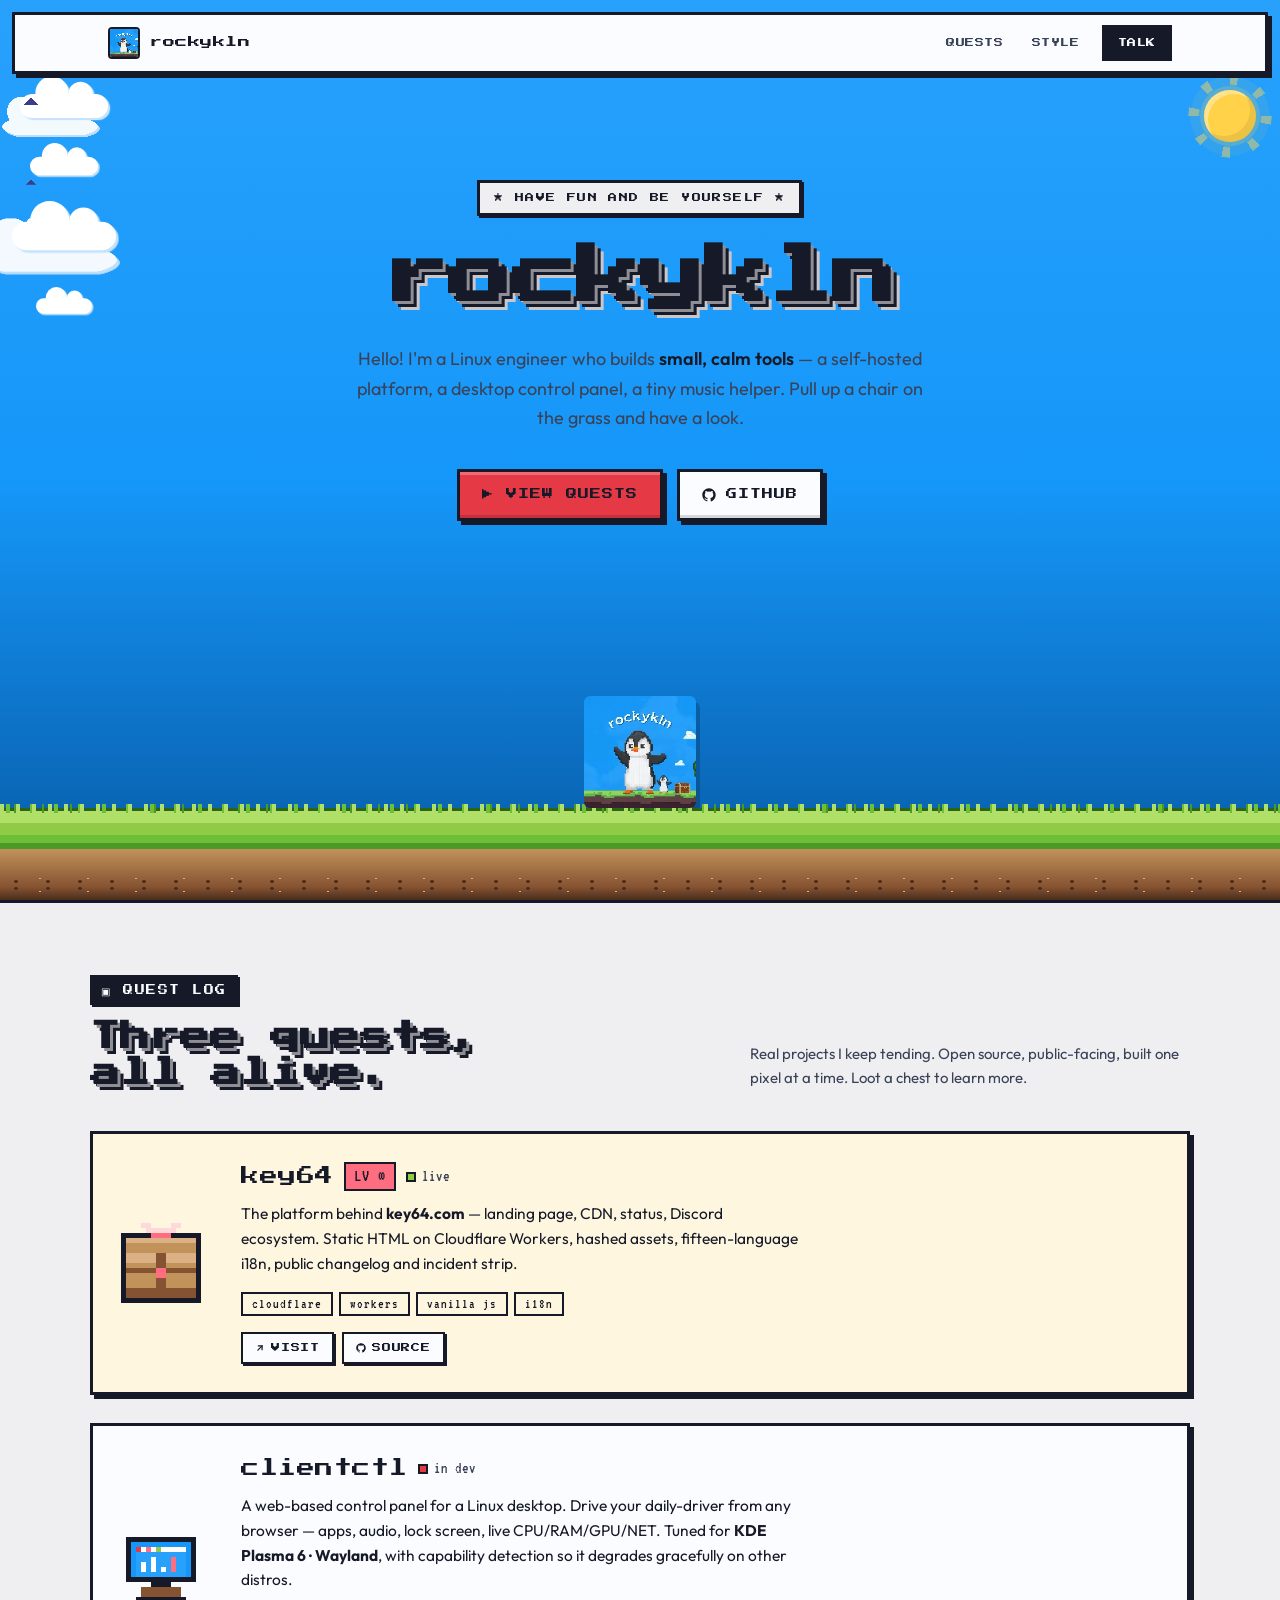
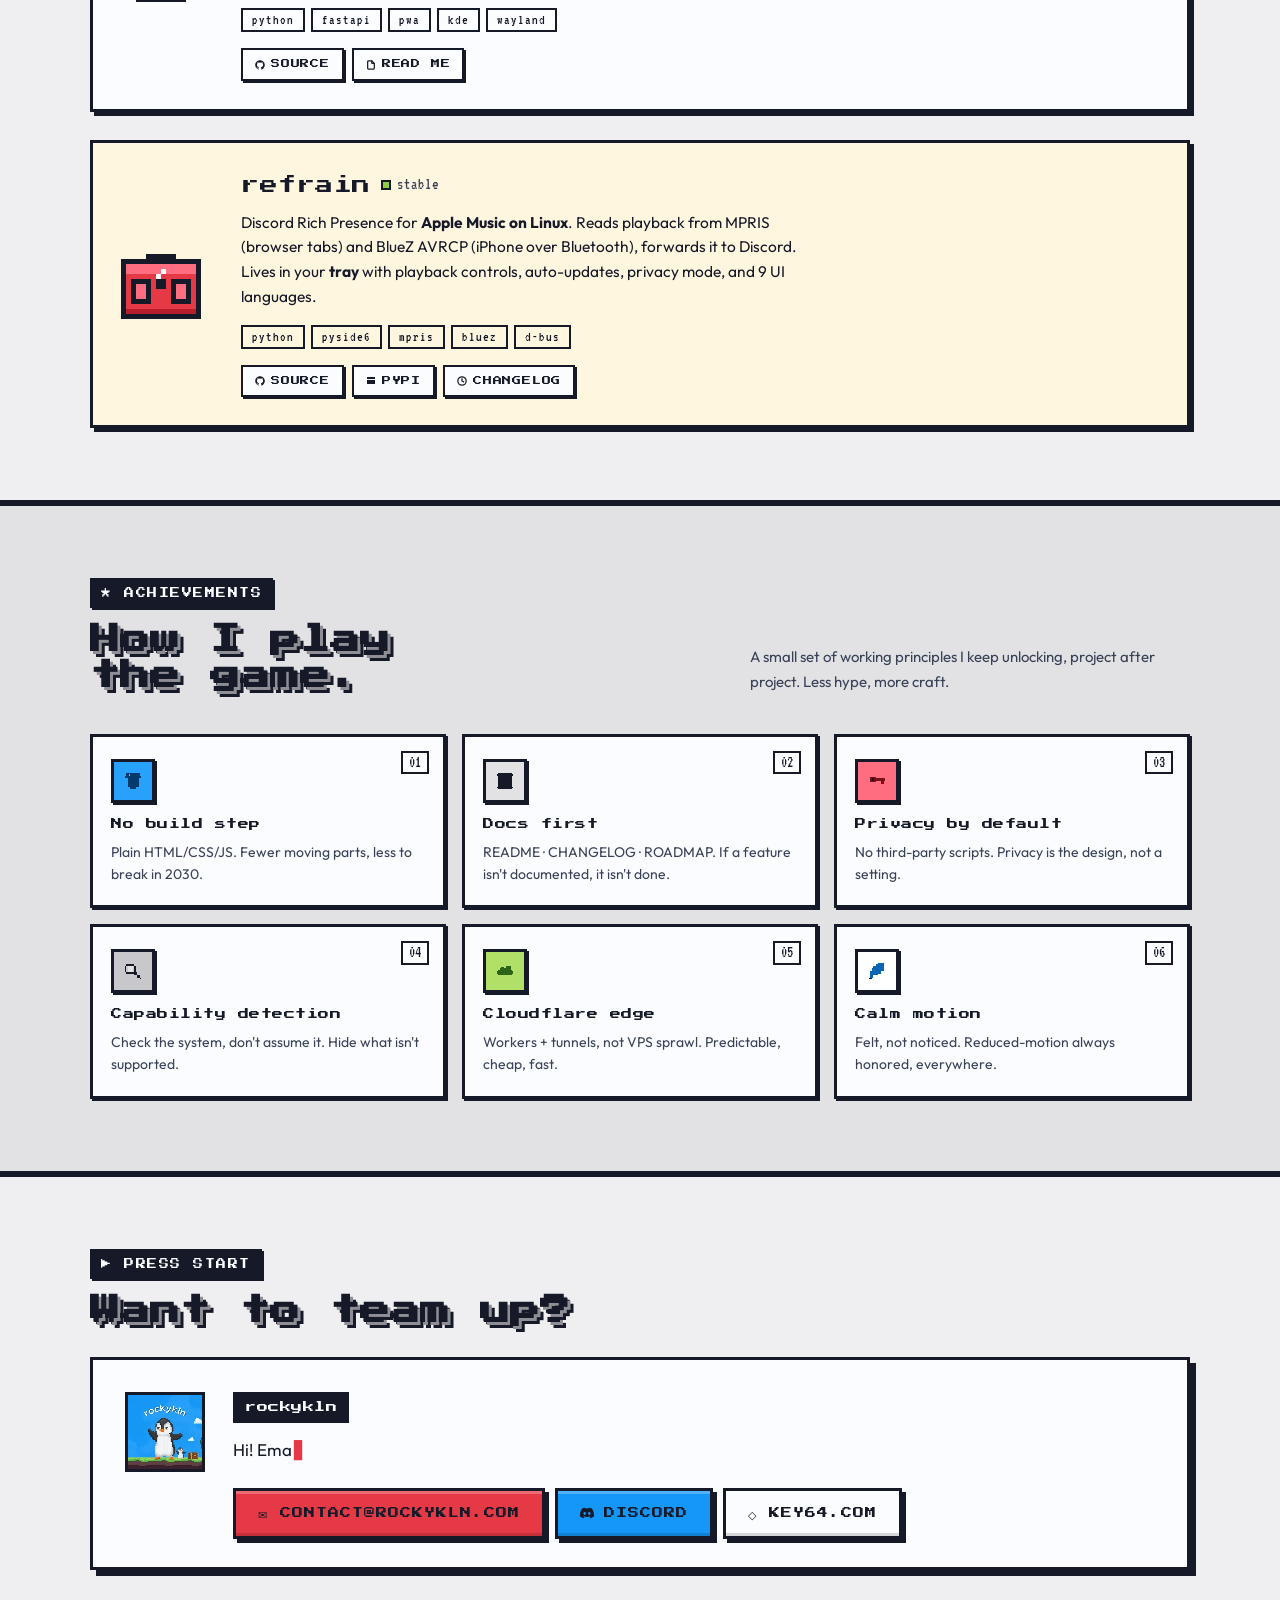
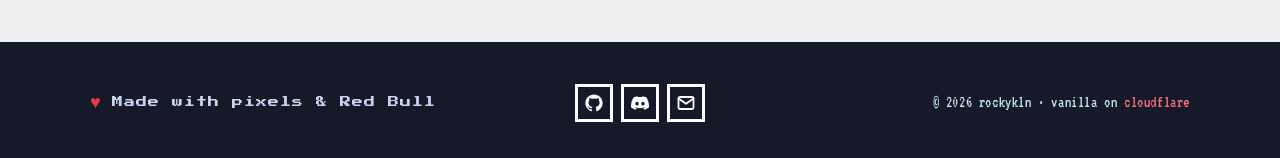
==== index.html @ ead1f3e2 "chore: initial public release v1.0.0 "Title screen" — pixel-art platformer portfolio for rockykln, d" ====
<!doctype html>
<html lang="en" dir="ltr">
<head>
  <!-- ── Basics ──────────────────────────────────────────────── -->
  <meta charset="utf-8">
  <meta name="viewport" content="width=device-width, initial-scale=1, minimum-scale=1, viewport-fit=cover, interactive-widget=resizes-content">
  <meta name="format-detection" content="telephone=no">
  <meta name="referrer" content="strict-origin-when-cross-origin">

  <!-- ── Title + description ─────────────────────────────────── -->
  <title>rockykln · Have fun and be yourself</title>
  <meta name="description" content="Pixel-art portfolio of rockykln — Linux engineer from Germany. Three projects: key64 (self-hosted platform on Cloudflare), clientctl (web control panel for KDE Plasma 6 / Wayland), refrain (Discord Rich Presence for Apple Music on Linux).">
  <meta name="keywords" content="rockykln, linux engineer, kde plasma 6, wayland, cloudflare workers, fastapi, python, discord rpc, apple music linux, mpris, bluez, pixel art portfolio, self-hosted">
  <meta name="author" content="rockykln">
  <link rel="canonical" href="https://rockykln.com/">
  <link rel="alternate" hreflang="en" href="https://rockykln.com/">
  <link rel="alternate" hreflang="x-default" href="https://rockykln.com/">

  <!-- ── Robots ──────────────────────────────────────────────── -->
  <meta name="robots" content="index, follow, max-image-preview:large, max-snippet:-1, max-video-preview:-1">
  <meta name="googlebot" content="index, follow">

  <!-- ── Theme ───────────────────────────────────────────────── -->
  <meta name="theme-color" content="#1597F9" media="(prefers-color-scheme: light)">
  <meta name="theme-color" content="#0F1E4A" media="(prefers-color-scheme: dark)">
  <meta name="color-scheme" content="light dark">

  <!-- ── Apple ───────────────────────────────────────────────── -->
  <meta name="apple-mobile-web-app-capable" content="yes">
  <meta name="mobile-web-app-capable" content="yes">
  <meta name="apple-mobile-web-app-status-bar-style" content="black-translucent">
  <meta name="apple-mobile-web-app-title" content="rockykln">
  <meta name="application-name" content="rockykln">

  <!-- ── Microsoft tile ──────────────────────────────────────── -->
  <meta name="msapplication-TileColor" content="#1597F9">
  <meta name="msapplication-config" content="none">

  <!-- ── Icons ───────────────────────────────────────────────── -->
  <link rel="icon"             href="/icons/favicon.svg" type="image/svg+xml">
  <link rel="icon"             href="/icons/icon-192.png" type="image/png" sizes="192x192">
  <link rel="apple-touch-icon" href="/icons/apple-touch-icon.png" sizes="180x180">
  <link rel="mask-icon"        href="/icons/favicon.svg" color="#1597F9">
  <link rel="manifest"         href="/manifest.json">

  <!-- ── Open Graph ──────────────────────────────────────────── -->
  <meta property="og:type"             content="website">
  <meta property="og:site_name"        content="rockykln">
  <meta property="og:title"            content="rockykln · Have fun and be yourself">
  <meta property="og:description"      content="Linux engineer building small, calm tools. Three quests: key64 (self-hosted platform on Cloudflare), clientctl (web control panel for KDE Plasma 6), refrain (Discord Rich Presence for Apple Music on Linux).">
  <meta property="og:url"              content="https://rockykln.com/">
  <meta property="og:locale"           content="en_US">
  <meta property="og:image"            content="https://rockykln.com/icons/banner-og.jpg">
  <meta property="og:image:secure_url" content="https://rockykln.com/icons/banner-og.jpg">
  <meta property="og:image:type"       content="image/jpeg">
  <meta property="og:image:width"      content="1200">
  <meta property="og:image:height"     content="630">
  <meta property="og:image:alt"        content="Pixel-art landscape: penguin standing on grass under a blue sky with drifting clouds.">
  <meta property="og:updated_time"     content="2026-05-12T00:00:00Z">

  <!-- ── Twitter ─────────────────────────────────────────────── -->
  <meta name="twitter:card"        content="summary_large_image">
  <meta name="twitter:title"       content="rockykln · Have fun and be yourself">
  <meta name="twitter:description" content="Linux engineer building small, calm tools. Three quests: key64, clientctl, refrain.">
  <meta name="twitter:image"       content="https://rockykln.com/icons/banner-og.jpg">
  <meta name="twitter:image:alt"   content="Pixel-art landscape with the rockykln penguin standing on grass.">

  <!-- ── Network hints ───────────────────────────────────────── -->
  <link rel="preconnect"   href="https://fonts.googleapis.com">
  <link rel="preconnect"   href="https://fonts.gstatic.com" crossorigin>
  <link rel="dns-prefetch" href="https://api.github.com">

  <!-- ── Critical assets (preload) ───────────────────────────── -->
  <link rel="preload" as="image" href="/icons/penguin.webp" type="image/webp" fetchpriority="high">
  <link rel="preload" as="style" href="/css/style.css?v=1">

  <!-- ── Stylesheets ─────────────────────────────────────────── -->
  <link rel="stylesheet" href="https://fonts.googleapis.com/css2?family=Press+Start+2P&family=VT323&family=Outfit:wght@400;600;700&display=swap">
  <link rel="stylesheet" href="/css/style.css?v=1">

  <!-- ── Discoverability ─────────────────────────────────────── -->
  <link rel="sitemap" type="application/xml" href="/sitemap.xml" title="Sitemap">
  <link rel="author" href="/humans.txt">

  <!-- ── JSON-LD: WebSite + Person + ItemList ────────────────── -->
  <script type="application/ld+json">
  {
    "@context": "https://schema.org",
    "@type": "WebSite",
    "@id": "https://rockykln.com/#website",
    "url": "https://rockykln.com/",
    "name": "rockykln",
    "description": "Pixel-art portfolio of rockykln — Linux engineer from Germany.",
    "inLanguage": "en",
    "publisher": { "@id": "https://rockykln.com/#person" },
    "copyrightHolder": { "@id": "https://rockykln.com/#person" },
    "copyrightYear": 2026
  }
  </script>

  <script type="application/ld+json">
  {
    "@context": "https://schema.org",
    "@type": "Person",
    "@id": "https://rockykln.com/#person",
    "name": "rockykln",
    "alternateName": "Rockykln",
    "url": "https://rockykln.com",
    "image": "https://rockykln.com/icons/icon-512.png",
    "description": "Linux engineer building small, calm tools — self-hosted platforms, desktop utilities, and the infrastructure behind them.",
    "jobTitle": "Linux Engineer",
    "knowsAbout": [
      "Linux",
      "KDE Plasma 6",
      "Wayland",
      "Cloudflare Workers",
      "Python",
      "FastAPI",
      "Self-hosted infrastructure",
      "Discord Rich Presence",
      "MPRIS",
      "BlueZ"
    ],
    "address": {
      "@type": "PostalAddress",
      "addressCountry": "DE"
    },
    "email": "mailto:contact@rockykln.com",
    "sameAs": [
      "https://github.com/Rockykln",
      "https://discord.com/users/722068753617125466",
      "https://www.key64.com"
    ]
  }
  </script>

  <script type="application/ld+json">
  {
    "@context": "https://schema.org",
    "@type": "ItemList",
    "name": "rockykln · projects",
    "itemListElement": [
      {
        "@type": "ListItem",
        "position": 1,
        "item": {
          "@type": "WebSite",
          "name": "key64",
          "url": "https://www.key64.com",
          "description": "Self-hosted platform — landing page, CDN, status, Discord ecosystem. Static HTML on Cloudflare Workers."
        }
      },
      {
        "@type": "ListItem",
        "position": 2,
        "item": {
          "@type": "SoftwareApplication",
          "name": "clientctl",
          "url": "https://github.com/Rockykln/clientctl",
          "applicationCategory": "DeveloperApplication",
          "operatingSystem": "Linux (KDE Plasma 6 / Wayland)",
          "description": "Web-based control panel for a Linux desktop. Apps, audio, displays, sysinfo — from any browser."
        }
      },
      {
        "@type": "ListItem",
        "position": 3,
        "item": {
          "@type": "SoftwareApplication",
          "name": "refrain",
          "url": "https://github.com/Rockykln/refrain",
          "applicationCategory": "MultimediaApplication",
          "operatingSystem": "Linux",
          "description": "Discord Rich Presence for Apple Music on Linux. Reads MPRIS + BlueZ AVRCP, forwards to Discord."
        }
      }
    ]
  }
  </script>
</head>
<body>

  <a class="skip-link" href="#main">Skip to content</a>

  <!-- ── Nav ──────────────────────────────────────────────────── -->
  <nav class="nav" aria-label="Primary">
    <div class="nav-inner">
      <a class="nav-brand" href="/" aria-label="Home">
        <img class="nav-avatar" src="/icons/penguin.webp" alt="" width="32" height="32" loading="eager" decoding="async">
        rockykln
      </a>
      <div class="nav-links">
        <a class="nav-link" href="#quests">Quests</a>
        <a class="nav-link nav-link--alt" href="#achievements">Style</a>
        <a class="nav-link is-cta" href="#talk">Talk</a>
      </div>
    </div>
  </nav>

  <!-- ── Hero scene ───────────────────────────────────────────── -->
  <main id="main">
  <header class="hero">

    <!-- atmospheric layer — confined to hero so clouds + sun + birds
         don't drift over the white snow sections below -->
    <div class="sky-layer" aria-hidden="true"></div>
    <div class="starfield" aria-hidden="true"></div>
    <button class="sun"  id="theme-toggle-sun"  type="button"
            aria-label="Switch to dark mode" title="Switch to dark mode"></button>
    <button class="moon" id="theme-toggle-moon" type="button"
            aria-label="Switch to light mode" title="Switch to light mode"></button>
    <div class="cloud c1"  aria-hidden="true"></div>
    <div class="cloud c2"  aria-hidden="true"></div>
    <div class="cloud c3"  aria-hidden="true"></div>
    <div class="cloud c4"  aria-hidden="true"></div>
    <div class="bird b1"   aria-hidden="true"></div>
    <div class="bird b2"   aria-hidden="true"></div>

    <div class="hero-stage">

      <span class="hero-tagline">★ have fun and be yourself ★</span>

      <h1 class="hero-title">
        rocky<span class="accent">kln</span>
      </h1>

      <p class="hero-sub">
        Hello! I'm a Linux engineer who builds <b>small, calm tools</b> —
        a self-hosted platform, a desktop control panel, a tiny music helper.
        Pull up a chair on the grass and have a look.
      </p>

      <div class="hero-actions">
        <a class="pix-btn" href="#quests">
          ▶ View quests
        </a>
        <a class="pix-btn pix-btn--ghost" href="https://github.com/Rockykln" target="_blank" rel="noopener noreferrer me">
          <svg width="14" height="14" viewBox="0 0 24 24" fill="currentColor" aria-hidden="true"><path d="M12 .5C5.65.5.5 5.65.5 12c0 5.08 3.29 9.39 7.86 10.91.58.11.79-.25.79-.56v-2c-3.2.7-3.88-1.37-3.88-1.37-.53-1.34-1.29-1.69-1.29-1.69-1.05-.72.08-.71.08-.71 1.16.08 1.77 1.19 1.77 1.19 1.03 1.77 2.71 1.26 3.37.96.1-.75.4-1.26.74-1.55-2.55-.29-5.24-1.28-5.24-5.69 0-1.26.45-2.29 1.18-3.09-.12-.29-.51-1.46.11-3.05 0 0 .97-.31 3.18 1.18a11.06 11.06 0 0 1 5.79 0c2.21-1.49 3.18-1.18 3.18-1.18.62 1.59.23 2.76.11 3.05.74.8 1.18 1.83 1.18 3.09 0 4.42-2.7 5.4-5.27 5.68.41.36.78 1.06.78 2.14v3.17c0 .31.21.68.8.56C20.21 21.39 23.5 17.08 23.5 12 23.5 5.65 18.35.5 12 .5z"/></svg>
          GitHub
        </a>
      </div>

    </div>

    <!-- penguin scene as direct child of .hero so absolute bottom:0
         lands at the hero's bottom (= just above the ground strip)
         regardless of where hero-stage sits inside the flex layout -->
    <div class="hero-scene">
      <img class="hero-penguin" id="penguin" src="/icons/penguin.webp" alt="" width="112" height="112" loading="eager" decoding="async" role="button" tabindex="0" aria-label="Pat the penguin">
    </div>

  </header>

  <div class="ground" aria-hidden="true"></div>

  <!-- ── Quest log: projects ──────────────────────────────────── -->
  <section class="section" id="quests" aria-labelledby="quests-title">
    <div class="section-inner">

      <div class="section-head reveal">
        <div>
          <span class="section-label">▣ Quest log</span>
          <h2 class="section-title" id="quests-title">Three quests,<br>all alive.</h2>
        </div>
        <p class="section-blurb">
          Real projects I keep tending. Open source, public-facing, built one
          pixel at a time. Loot a chest to learn more.
        </p>
      </div>

      <div class="quest-grid">

        <!-- key64 — gold chest -->
        <article class="quest reveal">
          <div class="quest-chest" aria-hidden="true">
            <svg viewBox="0 0 16 16" shape-rendering="crispEdges" xmlns="http://www.w3.org/2000/svg">
              <!-- chest body -->
              <rect x="1" y="6"  width="14" height="9" fill="#C1925A"/>
              <rect x="1" y="6"  width="14" height="2" fill="#DAB084"/>
              <rect x="1" y="13" width="14" height="2" fill="#855332"/>
              <!-- bands -->
              <rect x="1" y="9"  width="14" height="1" fill="#855332"/>
              <rect x="7" y="6"  width="2"  height="9" fill="#855332"/>
              <!-- lid -->
              <rect x="1" y="3"  width="14" height="3" fill="#C1925A"/>
              <rect x="1" y="3"  width="14" height="1" fill="#DAB084"/>
              <rect x="0" y="3"  width="1"  height="3" fill="#161A28"/>
              <rect x="15" y="3" width="1"  height="3" fill="#161A28"/>
              <rect x="0" y="6"  width="1" height="9" fill="#161A28"/>
              <rect x="15" y="6" width="1" height="9" fill="#161A28"/>
              <rect x="0" y="15" width="16" height="1" fill="#161A28"/>
              <rect x="0" y="2"  width="16" height="1" fill="#161A28"/>
              <!-- gold lock + coin sparkle -->
              <rect x="7" y="9"  width="2"  height="2" fill="#FF6E80"/>
              <rect x="6" y="2"  width="4"  height="1" fill="#FF6E80"/>
              <rect x="5" y="1"  width="6"  height="1" fill="#FFD8DC"/>
              <rect x="4" y="0"  width="2"  height="1" fill="#FFD8DC"/>
              <rect x="10" y="0" width="2"  height="1" fill="#FFD8DC"/>
            </svg>
          </div>
          <div class="quest-body">
            <div class="quest-head">
              <div class="quest-name">key64</div>
              <span class="quest-level">LV ∞</span>
              <span class="quest-status" data-state="active">live</span>
            </div>
            <p class="quest-tagline">
              The platform behind <b>key64.com</b> — landing page, CDN, status,
              Discord ecosystem. Static HTML on Cloudflare Workers, hashed assets,
              fifteen-language i18n, public changelog and incident strip.
            </p>
            <div class="quest-tags">
              <span class="quest-tag">cloudflare</span>
              <span class="quest-tag">workers</span>
              <span class="quest-tag">vanilla js</span>
              <span class="quest-tag">i18n</span>
            </div>
            <div class="quest-actions">
              <a class="quest-link" href="https://www.key64.com" target="_blank" rel="noopener noreferrer">
                <svg width="10" height="10" viewBox="0 0 24 24" fill="none" stroke="currentColor" stroke-width="3" stroke-linecap="round" aria-hidden="true"><path d="M7 17L17 7"/><path d="M8 7h9v9"/></svg>
                Visit
              </a>
              <a class="quest-link" href="https://github.com/Rockykln" target="_blank" rel="noopener noreferrer">
                <svg width="10" height="10" viewBox="0 0 24 24" fill="currentColor" aria-hidden="true"><path d="M12 .5C5.65.5.5 5.65.5 12c0 5.08 3.29 9.39 7.86 10.91.58.11.79-.25.79-.56v-2c-3.2.7-3.88-1.37-3.88-1.37-.53-1.34-1.29-1.69-1.29-1.69-1.05-.72.08-.71.08-.71 1.16.08 1.77 1.19 1.77 1.19 1.03 1.77 2.71 1.26 3.37.96.1-.75.4-1.26.74-1.55-2.55-.29-5.24-1.28-5.24-5.69 0-1.26.45-2.29 1.18-3.09-.12-.29-.51-1.46.11-3.05 0 0 .97-.31 3.18 1.18a11.06 11.06 0 0 1 5.79 0c2.21-1.49 3.18-1.18 3.18-1.18.62 1.59.23 2.76.11 3.05.74.8 1.18 1.83 1.18 3.09 0 4.42-2.7 5.4-5.27 5.68.41.36.78 1.06.78 2.14v3.17c0 .31.21.68.8.56C20.21 21.39 23.5 17.08 23.5 12 23.5 5.65 18.35.5 12 .5z"/></svg>
                Source
              </a>
            </div>
          </div>
        </article>

        <!-- clientctl — sky chest (control monitor) -->
        <article class="quest reveal">
          <div class="quest-chest" aria-hidden="true">
            <svg viewBox="0 0 16 16" shape-rendering="crispEdges" xmlns="http://www.w3.org/2000/svg">
              <!-- monitor frame -->
              <rect x="1" y="2"  width="14" height="9" fill="#161A28"/>
              <rect x="2" y="3"  width="12" height="7" fill="#1597F9"/>
              <!-- screen content (window) -->
              <rect x="3" y="4"  width="10" height="1" fill="#FFFFFF"/>
              <rect x="3" y="5"  width="10" height="5" fill="#28A1FC"/>
              <!-- traffic lights -->
              <rect x="3" y="4"  width="1"  height="1" fill="#E63946"/>
              <rect x="5" y="4"  width="1"  height="1" fill="#FF6E80"/>
              <rect x="7" y="4"  width="1"  height="1" fill="#8FCB44"/>
              <!-- bars (cpu) -->
              <rect x="4" y="7"  width="1"  height="2" fill="#FFFFFF"/>
              <rect x="6" y="6"  width="1"  height="3" fill="#FFFFFF"/>
              <rect x="8" y="8"  width="1"  height="1" fill="#FFFFFF"/>
              <rect x="10" y="6" width="1"  height="3" fill="#FF6E80"/>
              <!-- stand + base -->
              <rect x="6" y="11" width="4"  height="1" fill="#161A28"/>
              <rect x="4" y="12" width="8"  height="2" fill="#855332"/>
              <rect x="3" y="14" width="10" height="1" fill="#161A28"/>
            </svg>
          </div>
          <div class="quest-body">
            <div class="quest-head">
              <div class="quest-name">clientctl</div>
              <span class="quest-level" data-repo="Rockykln/clientctl" data-loading>LV …</span>
              <span class="quest-status" data-state="wip">in dev</span>
            </div>
            <p class="quest-tagline">
              A web-based control panel for a Linux desktop. Drive your daily-driver
              from any browser — apps, audio, lock screen, live CPU/RAM/GPU/NET.
              Tuned for <b>KDE Plasma 6 · Wayland</b>, with capability detection so it
              degrades gracefully on other distros.
            </p>
            <div class="quest-tags">
              <span class="quest-tag">python</span>
              <span class="quest-tag">fastapi</span>
              <span class="quest-tag">pwa</span>
              <span class="quest-tag">kde</span>
              <span class="quest-tag">wayland</span>
            </div>
            <div class="quest-actions">
              <a class="quest-link" href="https://github.com/Rockykln/clientctl" target="_blank" rel="noopener noreferrer">
                <svg width="10" height="10" viewBox="0 0 24 24" fill="currentColor" aria-hidden="true"><path d="M12 .5C5.65.5.5 5.65.5 12c0 5.08 3.29 9.39 7.86 10.91.58.11.79-.25.79-.56v-2c-3.2.7-3.88-1.37-3.88-1.37-.53-1.34-1.29-1.69-1.29-1.69-1.05-.72.08-.71.08-.71 1.16.08 1.77 1.19 1.77 1.19 1.03 1.77 2.71 1.26 3.37.96.1-.75.4-1.26.74-1.55-2.55-.29-5.24-1.28-5.24-5.69 0-1.26.45-2.29 1.18-3.09-.12-.29-.51-1.46.11-3.05 0 0 .97-.31 3.18 1.18a11.06 11.06 0 0 1 5.79 0c2.21-1.49 3.18-1.18 3.18-1.18.62 1.59.23 2.76.11 3.05.74.8 1.18 1.83 1.18 3.09 0 4.42-2.7 5.4-5.27 5.68.41.36.78 1.06.78 2.14v3.17c0 .31.21.68.8.56C20.21 21.39 23.5 17.08 23.5 12 23.5 5.65 18.35.5 12 .5z"/></svg>
                Source
              </a>
              <a class="quest-link" href="https://github.com/Rockykln/clientctl/blob/main/README.md" target="_blank" rel="noopener noreferrer">
                <svg width="10" height="10" viewBox="0 0 24 24" fill="none" stroke="currentColor" stroke-width="3" stroke-linecap="round" stroke-linejoin="round" aria-hidden="true"><path d="M14 2H6a2 2 0 0 0-2 2v16a2 2 0 0 0 2 2h12a2 2 0 0 0 2-2V8z"/><path d="M14 2v6h6"/></svg>
                Read me
              </a>
            </div>
          </div>
        </article>

        <!-- refrain — pink/orange chest with music note -->
        <article class="quest reveal">
          <div class="quest-chest" aria-hidden="true">
            <svg viewBox="0 0 16 16" shape-rendering="crispEdges" xmlns="http://www.w3.org/2000/svg">
              <!-- boombox body -->
              <rect x="1" y="4"  width="14" height="10" fill="#E63946"/>
              <rect x="1" y="4"  width="14" height="2"  fill="#FF6E80"/>
              <rect x="1" y="13" width="14" height="1"  fill="#B81E2C"/>
              <!-- handle -->
              <rect x="5" y="2"  width="6"  height="1"  fill="#161A28"/>
              <rect x="5" y="3"  width="1"  height="1"  fill="#161A28"/>
              <rect x="10" y="3" width="1"  height="1"  fill="#161A28"/>
              <!-- speakers -->
              <rect x="2" y="7"  width="4"  height="5"  fill="#161A28"/>
              <rect x="3" y="8"  width="2"  height="3"  fill="#FF6E80"/>
              <rect x="10" y="7" width="4"  height="5"  fill="#161A28"/>
              <rect x="11" y="8" width="2"  height="3"  fill="#FF6E80"/>
              <!-- screen / notes -->
              <rect x="7" y="7"  width="2"  height="2"  fill="#161A28"/>
              <rect x="7" y="6"  width="1"  height="1"  fill="#FFFFFF"/>
              <rect x="8" y="5"  width="1"  height="1"  fill="#FFFFFF"/>
              <!-- frame -->
              <rect x="0" y="3"  width="1"  height="11" fill="#161A28"/>
              <rect x="15" y="3" width="1"  height="11" fill="#161A28"/>
              <rect x="0" y="14" width="16" height="1"  fill="#161A28"/>
              <rect x="1" y="3"  width="14" height="1"  fill="#161A28"/>
            </svg>
          </div>
          <div class="quest-body">
            <div class="quest-head">
              <div class="quest-name">refrain</div>
              <span class="quest-level" data-repo="Rockykln/refrain" data-loading>LV …</span>
              <span class="quest-status" data-state="active">stable</span>
            </div>
            <p class="quest-tagline">
              Discord Rich Presence for <b>Apple Music on Linux</b>. Reads playback
              from MPRIS (browser tabs) and BlueZ AVRCP (iPhone over Bluetooth),
              forwards it to Discord. Lives in your <b>tray</b> with playback
              controls, auto-updates, privacy mode, and 9 UI languages.
            </p>
            <div class="quest-tags">
              <span class="quest-tag">python</span>
              <span class="quest-tag">pyside6</span>
              <span class="quest-tag">mpris</span>
              <span class="quest-tag">bluez</span>
              <span class="quest-tag">d-bus</span>
            </div>
            <div class="quest-actions">
              <a class="quest-link" href="https://github.com/Rockykln/refrain" target="_blank" rel="noopener noreferrer">
                <svg width="10" height="10" viewBox="0 0 24 24" fill="currentColor" aria-hidden="true"><path d="M12 .5C5.65.5.5 5.65.5 12c0 5.08 3.29 9.39 7.86 10.91.58.11.79-.25.79-.56v-2c-3.2.7-3.88-1.37-3.88-1.37-.53-1.34-1.29-1.69-1.29-1.69-1.05-.72.08-.71.08-.71 1.16.08 1.77 1.19 1.77 1.19 1.03 1.77 2.71 1.26 3.37.96.1-.75.4-1.26.74-1.55-2.55-.29-5.24-1.28-5.24-5.69 0-1.26.45-2.29 1.18-3.09-.12-.29-.51-1.46.11-3.05 0 0 .97-.31 3.18 1.18a11.06 11.06 0 0 1 5.79 0c2.21-1.49 3.18-1.18 3.18-1.18.62 1.59.23 2.76.11 3.05.74.8 1.18 1.83 1.18 3.09 0 4.42-2.7 5.4-5.27 5.68.41.36.78 1.06.78 2.14v3.17c0 .31.21.68.8.56C20.21 21.39 23.5 17.08 23.5 12 23.5 5.65 18.35.5 12 .5z"/></svg>
                Source
              </a>
              <a class="quest-link" href="https://pypi.org/project/refrain/" target="_blank" rel="noopener noreferrer">
                <svg width="10" height="10" viewBox="0 0 16 16" shape-rendering="crispEdges" aria-hidden="true">
                  <rect x="2" y="2" width="12" height="3" fill="currentColor"/>
                  <rect x="2" y="6" width="12" height="3" fill="currentColor"/>
                  <rect x="2" y="10" width="12" height="3" fill="currentColor"/>
                </svg>
                PyPI
              </a>
              <a class="quest-link" href="https://github.com/Rockykln/refrain/blob/main/CHANGELOG.md" target="_blank" rel="noopener noreferrer">
                <svg width="10" height="10" viewBox="0 0 24 24" fill="none" stroke="currentColor" stroke-width="3" stroke-linecap="round" stroke-linejoin="round" aria-hidden="true"><circle cx="12" cy="12" r="10"/><path d="M12 6v6l4 2"/></svg>
                Changelog
              </a>
            </div>
          </div>
        </article>

      </div>
    </div>
  </section>

  <!-- ── Achievements: how I work ─────────────────────────────── -->
  <section class="section section--paper" id="achievements" aria-labelledby="achievements-title">
    <div class="section-inner">

      <div class="section-head reveal">
        <div>
          <span class="section-label">★ Achievements</span>
          <h2 class="section-title" id="achievements-title">How I play<br>the game.</h2>
        </div>
        <p class="section-blurb">
          A small set of working principles I keep unlocking, project after project.
          Less hype, more craft.
        </p>
      </div>

      <div class="ach-grid">

        <div class="ach reveal">
          <div class="ach-id">01</div>
          <div class="ach-icon" aria-hidden="true">
            <!-- gem -->
            <svg viewBox="0 0 16 16" shape-rendering="crispEdges">
              <rect x="3" y="2" width="10" height="2" fill="currentColor"/>
              <rect x="2" y="4" width="12" height="2" fill="currentColor"/>
              <rect x="4" y="6" width="8" height="6" fill="currentColor"/>
              <rect x="6" y="12" width="4" height="2" fill="currentColor"/>
              <rect x="5" y="3" width="1" height="1" fill="#FFFFFF" opacity="0.6"/>
            </svg>
          </div>
          <div class="ach-title">No build step</div>
          <p class="ach-desc">Plain HTML/CSS/JS. Fewer moving parts, less to break in 2030.</p>
        </div>

        <div class="ach reveal">
          <div class="ach-id">02</div>
          <div class="ach-icon" aria-hidden="true">
            <!-- scroll -->
            <svg viewBox="0 0 16 16" shape-rendering="crispEdges">
              <rect x="3" y="2" width="10" height="12" fill="currentColor"/>
              <rect x="2" y="3" width="12" height="1" fill="currentColor"/>
              <rect x="2" y="12" width="12" height="1" fill="currentColor"/>
              <rect x="5" y="5" width="6" height="1" fill="#161A28"/>
              <rect x="5" y="7" width="6" height="1" fill="#161A28"/>
              <rect x="5" y="9" width="4" height="1" fill="#161A28"/>
            </svg>
          </div>
          <div class="ach-title">Docs first</div>
          <p class="ach-desc">README · CHANGELOG · ROADMAP. If a feature isn't documented, it isn't done.</p>
        </div>

        <div class="ach reveal">
          <div class="ach-id">03</div>
          <div class="ach-icon" aria-hidden="true">
            <!-- key -->
            <svg viewBox="0 0 16 16" shape-rendering="crispEdges">
              <rect x="3" y="5" width="4" height="4" fill="currentColor"/>
              <rect x="4" y="6" width="2" height="2" fill="#161A28"/>
              <rect x="7" y="6" width="6" height="2" fill="currentColor"/>
              <rect x="11" y="8" width="2" height="2" fill="currentColor"/>
              <rect x="13" y="6" width="1" height="2" fill="currentColor"/>
            </svg>
          </div>
          <div class="ach-title">Privacy by default</div>
          <p class="ach-desc">No third-party scripts. Privacy is the design, not a setting.</p>
        </div>

        <div class="ach reveal">
          <div class="ach-id">04</div>
          <div class="ach-icon" aria-hidden="true">
            <!-- magnifier -->
            <svg viewBox="0 0 16 16" shape-rendering="crispEdges">
              <rect x="3" y="3" width="6" height="1" fill="currentColor"/>
              <rect x="3" y="9" width="6" height="1" fill="currentColor"/>
              <rect x="2" y="4" width="1" height="5" fill="currentColor"/>
              <rect x="9" y="4" width="1" height="5" fill="currentColor"/>
              <rect x="4" y="4" width="4" height="5" fill="#FFFFFF" opacity="0.5"/>
              <rect x="9" y="9" width="2" height="2" fill="currentColor"/>
              <rect x="11" y="11" width="2" height="2" fill="currentColor"/>
              <rect x="13" y="13" width="1" height="1" fill="currentColor"/>
            </svg>
          </div>
          <div class="ach-title">Capability detection</div>
          <p class="ach-desc">Check the system, don't assume it. Hide what isn't supported.</p>
        </div>

        <div class="ach reveal">
          <div class="ach-id">05</div>
          <div class="ach-icon" aria-hidden="true">
            <!-- cloud -->
            <svg viewBox="0 0 16 16" shape-rendering="crispEdges">
              <rect x="4" y="6" width="8" height="1" fill="currentColor"/>
              <rect x="3" y="7" width="10" height="4" fill="currentColor"/>
              <rect x="2" y="8" width="12" height="2" fill="currentColor"/>
              <rect x="5" y="5" width="2" height="1" fill="currentColor"/>
              <rect x="9" y="4" width="3" height="2" fill="currentColor"/>
            </svg>
          </div>
          <div class="ach-title">Cloudflare edge</div>
          <p class="ach-desc">Workers + tunnels, not VPS sprawl. Predictable, cheap, fast.</p>
        </div>

        <div class="ach reveal">
          <div class="ach-id">06</div>
          <div class="ach-icon" aria-hidden="true">
            <!-- leaf -->
            <svg viewBox="0 0 16 16" shape-rendering="crispEdges">
              <rect x="9"  y="2" width="4" height="1" fill="currentColor"/>
              <rect x="7"  y="3" width="6" height="1" fill="currentColor"/>
              <rect x="5"  y="4" width="8" height="2" fill="currentColor"/>
              <rect x="4"  y="6" width="9" height="2" fill="currentColor"/>
              <rect x="3"  y="8" width="8" height="2" fill="currentColor"/>
              <rect x="3"  y="10" width="6" height="1" fill="currentColor"/>
              <rect x="3"  y="11" width="2" height="2" fill="currentColor"/>
              <rect x="2"  y="13" width="2" height="1" fill="#161A28"/>
            </svg>
          </div>
          <div class="ach-title">Calm motion</div>
          <p class="ach-desc">Felt, not noticed. Reduced-motion always honored, everywhere.</p>
        </div>

      </div>
    </div>
  </section>

  <!-- ── Talk dialog ──────────────────────────────────────────── -->
  <section class="section" id="talk" aria-labelledby="talk-title">
    <div class="section-inner">

      <div class="section-head section-head--tight reveal">
        <div>
          <span class="section-label">▶ Press start</span>
          <h2 class="section-title" id="talk-title">Want to team up?</h2>
        </div>
      </div>

      <div class="dialog reveal">
        <div class="dialog-portrait">
          <img src="/icons/penguin.webp" alt="rockykln" width="80" height="80" loading="lazy" decoding="async">
        </div>
        <div class="dialog-body">
          <div class="dialog-name">rockykln</div>
          <p class="dialog-text" id="dialog-text" data-text="Hi! Email is the best way to reach me — I read everything, I reply to most. If your idea fits one of my quests, even better.">
            Hi! Email is the best way to reach me — I read everything,
            I reply to most. If your idea fits one of my quests, even better.
            <span class="blink"></span>
          </p>
          <div class="dialog-actions">
            <a class="pix-btn" href="mailto:contact@rockykln.com">
              ✉ contact@rockykln.com
            </a>
            <a class="pix-btn pix-btn--sky" href="https://discord.com/users/722068753617125466" target="_blank" rel="noopener noreferrer me">
              <svg width="14" height="14" viewBox="0 0 24 24" fill="currentColor" aria-hidden="true"><path d="M20.317 4.37a19.79 19.79 0 0 0-4.885-1.515.074.074 0 0 0-.079.037c-.21.375-.444.864-.608 1.25a18.27 18.27 0 0 0-5.487 0 12.64 12.64 0 0 0-.617-1.25.077.077 0 0 0-.079-.037A19.736 19.736 0 0 0 3.677 4.37a.07.07 0 0 0-.032.027C.533 9.046-.32 13.58.099 18.057a.082.082 0 0 0 .031.057 19.9 19.9 0 0 0 5.993 3.03.078.078 0 0 0 .084-.028c.462-.63.874-1.295 1.226-1.994a.076.076 0 0 0-.041-.106 13.107 13.107 0 0 1-1.872-.892.077.077 0 0 1-.008-.128c.126-.094.252-.192.372-.291a.074.074 0 0 1 .077-.01c3.928 1.793 8.18 1.793 12.062 0a.074.074 0 0 1 .078.01c.12.099.246.198.373.292a.077.077 0 0 1-.006.127 12.299 12.299 0 0 1-1.873.892.077.077 0 0 0-.041.107c.36.698.772 1.362 1.225 1.993a.076.076 0 0 0 .084.028 19.84 19.84 0 0 0 6.002-3.03.077.077 0 0 0 .032-.054c.5-5.177-.838-9.674-3.549-13.66a.061.061 0 0 0-.031-.03zM8.02 15.331c-1.183 0-2.157-1.085-2.157-2.419 0-1.333.956-2.419 2.157-2.419 1.21 0 2.176 1.096 2.157 2.42 0 1.333-.956 2.418-2.157 2.418zm7.975 0c-1.183 0-2.157-1.085-2.157-2.419 0-1.333.955-2.419 2.157-2.419 1.21 0 2.176 1.096 2.157 2.42 0 1.333-.946 2.418-2.157 2.418z"/></svg>
              Discord
            </a>
            <a class="pix-btn pix-btn--ghost" href="https://www.key64.com" target="_blank" rel="noopener noreferrer">
              ◇ key64.com
            </a>
          </div>
        </div>
      </div>
    </div>
  </section>

  </main>

  <!-- ── Footer ───────────────────────────────────────────────── -->
  <footer class="footer">
    <div class="footer-inner">
      <span class="footer-brand">
        <span class="heart">♥</span>
        Made with pixels &amp; Red Bull
      </span>

      <div class="footer-social" aria-label="Social">
        <a href="https://github.com/Rockykln" target="_blank" rel="noopener noreferrer me" aria-label="GitHub" title="GitHub">
          <svg width="18" height="18" viewBox="0 0 24 24" fill="currentColor" aria-hidden="true"><path d="M12 .5C5.65.5.5 5.65.5 12c0 5.08 3.29 9.39 7.86 10.91.58.11.79-.25.79-.56v-2c-3.2.7-3.88-1.37-3.88-1.37-.53-1.34-1.29-1.69-1.29-1.69-1.05-.72.08-.71.08-.71 1.16.08 1.77 1.19 1.77 1.19 1.03 1.77 2.71 1.26 3.37.96.1-.75.4-1.26.74-1.55-2.55-.29-5.24-1.28-5.24-5.69 0-1.26.45-2.29 1.18-3.09-.12-.29-.51-1.46.11-3.05 0 0 .97-.31 3.18 1.18a11.06 11.06 0 0 1 5.79 0c2.21-1.49 3.18-1.18 3.18-1.18.62 1.59.23 2.76.11 3.05.74.8 1.18 1.83 1.18 3.09 0 4.42-2.7 5.4-5.27 5.68.41.36.78 1.06.78 2.14v3.17c0 .31.21.68.8.56C20.21 21.39 23.5 17.08 23.5 12 23.5 5.65 18.35.5 12 .5z"/></svg>
        </a>
        <a href="https://discord.com/users/722068753617125466" target="_blank" rel="noopener noreferrer me" aria-label="Discord" title="Discord">
          <svg width="18" height="18" viewBox="0 0 24 24" fill="currentColor" aria-hidden="true"><path d="M20.317 4.37a19.79 19.79 0 0 0-4.885-1.515.074.074 0 0 0-.079.037c-.21.375-.444.864-.608 1.25a18.27 18.27 0 0 0-5.487 0 12.64 12.64 0 0 0-.617-1.25.077.077 0 0 0-.079-.037A19.736 19.736 0 0 0 3.677 4.37a.07.07 0 0 0-.032.027C.533 9.046-.32 13.58.099 18.057a.082.082 0 0 0 .031.057 19.9 19.9 0 0 0 5.993 3.03.078.078 0 0 0 .084-.028c.462-.63.874-1.295 1.226-1.994a.076.076 0 0 0-.041-.106 13.107 13.107 0 0 1-1.872-.892.077.077 0 0 1-.008-.128c.126-.094.252-.192.372-.291a.074.074 0 0 1 .077-.01c3.928 1.793 8.18 1.793 12.062 0a.074.074 0 0 1 .078.01c.12.099.246.198.373.292a.077.077 0 0 1-.006.127 12.299 12.299 0 0 1-1.873.892.077.077 0 0 0-.041.107c.36.698.772 1.362 1.225 1.993a.076.076 0 0 0 .084.028 19.84 19.84 0 0 0 6.002-3.03.077.077 0 0 0 .032-.054c.5-5.177-.838-9.674-3.549-13.66a.061.061 0 0 0-.031-.03zM8.02 15.331c-1.183 0-2.157-1.085-2.157-2.419 0-1.333.956-2.419 2.157-2.419 1.21 0 2.176 1.096 2.157 2.42 0 1.333-.956 2.418-2.157 2.418zm7.975 0c-1.183 0-2.157-1.085-2.157-2.419 0-1.333.955-2.419 2.157-2.419 1.21 0 2.176 1.096 2.157 2.42 0 1.333-.946 2.418-2.157 2.418z"/></svg>
        </a>
        <a href="mailto:contact@rockykln.com" aria-label="Email" title="Email">
          <svg width="18" height="18" viewBox="0 0 24 24" fill="none" stroke="currentColor" stroke-width="2.4" stroke-linecap="round" stroke-linejoin="round" aria-hidden="true"><path d="M4 4h16a2 2 0 0 1 2 2v12a2 2 0 0 1-2 2H4a2 2 0 0 1-2-2V6a2 2 0 0 1 2-2z"/><path d="M22 6l-10 7L2 6"/></svg>
        </a>
      </div>

      <span class="footer-meta">
        © <span id="year">2026</span> rockykln · vanilla on
        <a href="https://www.cloudflare.com/" target="_blank" rel="noopener noreferrer">cloudflare</a>
      </span>
    </div>
  </footer>

  <!-- ── Penguin jump counter (easter egg) ────────────────────── -->
  <div class="jump-counter" id="jump-counter" aria-live="polite">
    ★ <span id="jump-count">1</span> hop
  </div>

  <script src="/js/main.js?v=1" defer></script>
</body>
</html>
---- css/style.css ----
/* ============================================================
   rockykln · portfolio
   Aesthetic: pixel-art platformer · indie game title screen
   Have fun and be yourself.
   ============================================================ */

/* ── Variables ──────────────────────────────────────────────── */

:root {
  /* ── Sky (anchored on real banner #1597F9) ────────────────── */
  --sky-light:    #28A1FC;   /* hsl 206 97 58 — upper sky */
  --sky:          #1597F9;   /* hsl 206 95 53 — main sky */
  --sky-mid:      #0E84DD;   /* hsl 206 88 46 — depth band */
  --sky-deep:     #0A66B5;   /* hsl 206 89 38 — horizon */
  --sky-ink:      #033B6F;   /* hsl 209 92 22 — text on sky */

  --cloud:        #FFFFFF;
  --cloud-edge:   #F0F9FF;
  --cloud-shade:  #C7E3FB;

  /* ── Grass (#98D657 lime + #56BB43 mid) ───────────────────── */
  --grass-light:  #B0E067;   /* hsl 84 67 64 — sun-kissed top */
  --grass:        #8FCB44;   /* hsl 86 56 53 — main blade */
  --grass-mid:    #6FBE38;   /* hsl 92 56 48 — body */
  --grass-deep:   #4A9926;   /* hsl 99 60 38 — shadow */
  --grass-shadow: #2D6418;   /* hsl 105 62 25 — root */

  /* ── Earth (#C1925A warm tan + #855332 deep) ──────────────── */
  --earth-light:  #DAB084;   /* hsl 30 51 69 — highlight */
  --earth:        #C1925A;   /* hsl 33 45 55 — main wood/dirt */
  --earth-deep:   #855332;   /* hsl 24 45 36 — shadow */
  --earth-dark:   #4A2D1A;   /* hsl 22 47 20 — deepest */

  /* ── Red accent — triadic with sky-blue (~210°) and grass-green (~86°)
        at ~350°. Analogous to the orange penguin beak so the avatar fits
        the palette instead of clashing with it. Pixel-art classic. ──── */
  --red-glow:   #FFD8DC;   /* hsl 354 100 92 — highlight / shine */
  --red-light:  #FF6E80;   /* hsl 353 100 71 — hover state */
  --red:        #E63946;   /* hsl 355 78 56 — MAIN accent */
  --red-deep:   #B81E2C;   /* hsl 355 72 42 — pressed */
  --red-shadow: #7A0F1A;   /* hsl 354 78 27 — deepest */

  /* Legacy aliases — orange/gold/berry consumers all flow to red. */
  --orange-light: var(--red-light);
  --orange:       var(--red);
  --orange-deep:  var(--red-deep);
  --gold-glow:    var(--red-glow);
  --gold:         var(--red-light);
  --gold-deep:    var(--red-deep);
  --berry-glow:   var(--red-glow);
  --berry-light:  var(--red-light);
  --berry:        var(--red);
  --berry-deep:   var(--red-deep);
  --berry-shadow: var(--red-shadow);

  /* ── Ink + paper (slight blue tint for cohesion) ──────────── */
  --ink:          #161A28;   /* hsl 224 28 12 — body text */
  --ink-soft:     #3A4258;   /* hsl 222 20 29 — secondary */
  --ink-faint:    #6B7488;   /* hsl 220 12 47 — muted */
  --snow:         #FAFCFF;   /* hsl 220 100 99 — pure-white where needed */
  --paper:        #FFF6E0;   /* hsl 44 100 94 — warm cream alt */
  --paper-edge:   #F4E9C8;   /* hsl 45 65 87 — paper border */

  /* Neutral gray stack — truly neutral (no blue tint) so the cards
     read as flat gray, not "blue-ish white". */
  --gray-50:      #EFEFF1;   /* lightest — primary section bg */
  --gray-100:     #E2E2E5;   /* alt section */
  --gray-200:     #C7C7CC;   /* heading-shadow edge */
  --gray-300:     #8E8E94;   /* heading-shadow first step */

  /* footer/floor color — used by overscroll gradient so the area below
     the footer matches its bg (no harsh color cut on bottom-pull) */
  --floor:        #161A28;

  /* ── Pixel shadows ────────────────────────────────────────── */
  --shadow-pixel:    4px 4px 0 0 var(--ink);
  --shadow-pixel-sm: 2px 2px 0 0 var(--ink);
  --shadow-pixel-lg: 6px 6px 0 0 var(--ink);

  --max-w: 1100px;

  /* ground strip height — also drives hero min-height via calc()
     so the dirt edge always lands exactly at the viewport bottom */
  --ground-h: 92px;

  /* Headline shadow stack — monochrome gray ramp.
     gray-300 (mid-gray step) → ink (silhouette) → gray-200 (soft edge).
     No blue anywhere, no white halo behind the H1. */
  --title-warm:  var(--gray-300);
  --title-depth: var(--ink);
  --title-edge:  var(--gray-200);

  --accent-text:    var(--ink);
  --accent-shadow1: var(--gray-300);
  --accent-shadow2: var(--gray-200);

  --display: 'Press Start 2P', ui-monospace, SFMono-Regular, monospace;
  --body:    'Outfit', system-ui, -apple-system, sans-serif;
  --mono:    'VT323', ui-monospace, SFMono-Regular, Menlo, monospace;
}

/* ── Dark mode (twilight, cobalt-anchored) ──────────────────── */

:root[data-theme="dark"] {
  /* night sky — coherent cobalt → midnight */
  --sky-light:    #1F3270;   /* hsl 222 56 28 — twilight band */
  --sky:          #0F1E4A;   /* hsl 224 65 18 — midnight */
  --sky-mid:      #091537;   /* hsl 224 73 12 — depth */
  --sky-deep:     #050D26;   /* hsl 224 75  8 — near horizon */
  --sky-ink:      #C8D4F2;   /* hsl 222 70 87 — text on sky */

  --cloud:        #283A6E;   /* night cloud (was sky-ish) */
  --cloud-edge:   #3A4D85;
  --cloud-shade:  #1C2C56;

  /* moonlit grass — desaturated, hue shifted slightly toward teal so it
     doesn't clash with the cool cobalt sky (was pure lime → felt off) */
  --grass-light:  #3E7A2A;   /* hsl 105 49 32 — moonlit lime */
  --grass:        #2A5618;   /* hsl 105 56 22 */
  --grass-mid:    #1F4212;   /* hsl 105 56 17 */
  --grass-deep:   #11280A;   /* hsl 105 60 10 */
  --grass-shadow: #081B05;

  /* earth cooled toward gray-brown so warm tans don't fight cool sky */
  --earth-light:  #6A4A30;   /* was #6E4C2C — slightly cooler */
  --earth:        #463221;   /* was #4D341F — desaturated */
  --earth-deep:   #281C12;   /* was #2E1F11 */
  --earth-dark:   #14100B;   /* was #16100A */

  /* Red kept as the same Imperial Red as light mode — no brightening
     up. The "View Quests" red is the brand red; dark mode uses it too
     for consistency. Lighter variants pulled slightly closer to MAIN. */
  --red-glow:   #F8B5BC;
  --red-light:  #E26A78;
  --red:        #E63946;   /* MAIN — same as light, Imperial Red */
  --red-deep:   #B81E2C;
  --red-shadow: #7A0F1A;

  /* Legacy aliases — all warm-name consumers flow to red in dark too. */
  --orange-light: var(--red-light);
  --orange:       var(--red);
  --orange-deep:  var(--red-deep);
  --gold-glow:    var(--red-glow);
  --gold:         var(--red-light);
  --gold-deep:    var(--red-deep);
  --berry-glow:   var(--red-glow);
  --berry-light:  var(--red-light);
  --berry:        var(--red);
  --berry-deep:   var(--red-deep);
  --berry-shadow: var(--red-shadow);

  /* paper inverts — snow now subtly cobalt-tinted to harmonize with sky */
  --ink:          #E8EDF7;   /* softened from #F2F5FB — still AAA on snow */
  --ink-soft:     #ADB5C8;
  --ink-faint:    #7E8AA0;
  --snow:         #131A2D;
  --paper:        #1B2238;
  --paper-edge:   #2A334D;

  /* dark-mode neutrals — truly gray (not cobalt-tinted) so cards read
     as gray panels at night instead of "more blue". */
  --gray-50:      #2A2C33;   /* card surface */
  --gray-100:     #34363E;   /* alt section */
  --gray-200:     #4A4D55;   /* shadow edge */
  --gray-300:     #7A7E88;   /* shadow first step */

  /* dark-mode floor matches the dark footer override (#050D26) */
  --floor:        #050D26;

  --shadow-pixel:    4px 4px 0 0 #050D26;
  --shadow-pixel-sm: 2px 2px 0 0 #050D26;
  --shadow-pixel-lg: 6px 6px 0 0 #050D26;

  /* Dark mode: same monochrome ramp — gray steps + dark depth. The
     light --ink (=text color in dark) provides the bright edge halo. */
  --title-warm:  var(--gray-300);
  --title-depth: var(--floor);
  --title-edge:  var(--ink);

  --accent-text:    var(--ink);
  --accent-shadow1: var(--gray-300);
  --accent-shadow2: var(--floor);
}

/* enable smooth (well, stepped) theme transition */
:root {
  --theme-tx: background 0.2s steps(2), color 0.2s steps(2), border-color 0.2s steps(2);
}

/* ── Skip link (accessibility) ──────────────────────────────── */

.skip-link {
  position: absolute;
  top: 8px;
  left: 8px;
  z-index: 999;
  display: inline-block;
  padding: 8px 14px;
  font-family: var(--display);
  font-size: 10px;
  letter-spacing: 0.5px;
  background: var(--orange);
  color: var(--ink);
  border: 3px solid var(--ink);
  box-shadow: var(--shadow-pixel-sm);
  transform: translateY(-150%);
  transition: transform 0.15s steps(2);
}

.skip-link:focus,
.skip-link:focus-visible {
  transform: translateY(0);
  outline: none;
}

/* ── Focus rings (pixel orange) ─────────────────────────────── */

a:focus-visible,
button:focus-visible,
[role="button"]:focus-visible {
  outline: 3px solid var(--orange);
  outline-offset: 3px;
}

.pix-btn:focus-visible,
.quest-link:focus-visible,
.theme-toggle:focus-visible {
  outline: 3px solid var(--orange);
  outline-offset: 4px;
}

.hero-penguin:focus-visible {
  outline: 3px dashed var(--orange);
  outline-offset: 6px;
}

/* ── Reset ──────────────────────────────────────────────────── */

html {
  /* Canvas color — irrelevant during normal scroll because every element
     paints its own bg, only matters as a fallback. Sky here for safety. */
  background-color: var(--sky);
  /* `none` disables the iOS rubber-band entirely — no more bottom flash
     where the page bounces past the footer and briefly reveals the
     canvas (was the "Blitzer"). Page just stops cleanly at both edges. */
  overscroll-behavior-y: none;
  scroll-behavior: smooth;
  -webkit-tap-highlight-color: transparent;
  /* Prevents iOS Safari from inflating font sizes on landscape rotation.
     Firefox doesn't honor `text-size-adjust` at all (Mozilla bug 1693305),
     so we ship only the WebKit prefix and `-ms-` for Edge legacy. */
  -webkit-text-size-adjust: 100%;
  -ms-text-size-adjust: 100%;
  /* `hidden` (not `clip`) — broader iOS Safari support, kills the
     stray horizontal scroll caused by clouds/birds animating to 115vw. */
  overflow-x: hidden;
  /* iOS: disable 300 ms double-tap-zoom delay globally.
     `manipulation` keeps pinch-zoom enabled (accessibility) but stops
     the double-tap-to-zoom that fires when you tap an icon twice fast. */
  touch-action: manipulation;
  /* keep pixel-art crisp */
  image-rendering: pixelated;
  image-rendering: crisp-edges;
}

*, *::before, *::after {
  box-sizing: border-box;
  margin: 0;
  padding: 0;
  /* universal — kills iOS double-tap-zoom on EVERY element, not just the
     few we listed. `manipulation` keeps pinch-zoom + pan working
     (accessibility). Previous selective approach left gaps. */
  touch-action: manipulation;
}

/* iOS "smart zoom" on double-tap zooms to fit the tapped text block, even
   with touch-action: manipulation in some Safari builds. Disabling user
   selection on the chunky pixel-display elements (tagline, headlines,
   stat pills) makes Safari treat them as non-text → no smart zoom. Body
   copy keeps selection so users can still copy/paste. */
.hero-tagline,
.hero-title,
.section-label,
.section-title,
.quest-level,
.quest-status,
.errpage-pill,
.errpage-code,
.footer-brand,
.footer-meta,
.pix-btn {
  user-select: none;
  -webkit-user-select: none;
}

body {
  font-family: var(--body);
  /* Transparent — let html sky canvas show through. Sections/hero paint
     their own bg explicitly. The visual "below footer" area is handled
     by `body::after` (see below) which adds a tall floor block beyond
     the footer so the dark zone extends through any overscroll bounce. */
  background: transparent;
  color: var(--ink);
  line-height: 1.6;
  min-height: 100dvh;
  /* `hidden` for broader iOS Safari support — same intent. */
  overflow-x: hidden;
  /* belt-and-suspenders: even if a child element forgets its own
     touch-action rule, taps here won't trigger the 300 ms zoom delay. */
  touch-action: manipulation;
  -webkit-font-smoothing: antialiased;
  -moz-osx-font-smoothing: grayscale;
}

a {
  text-decoration: none;
  color: inherit;
  touch-action: manipulation;
}

/* iOS: kill 300 ms double-tap-zoom delay on every tappable element.
   `manipulation` keeps pinch-zoom enabled (accessibility) but disables
   double-tap zoom — which is what causes laggy/zoomy taps on Safari. */
button,
[role="button"],
.hero-penguin,
.theme-toggle,
.pix-btn,
.quest-link,
.nav-link {
  touch-action: manipulation;
}

img { display: block; max-width: 100%; }

::selection { background: var(--orange); color: var(--ink); }

/* ── Animations ─────────────────────────────────────────────── */

@keyframes idle-bounce {
  0%, 100% { transform: translateY(0); }
  50%      { transform: translateY(-6px); }
}

@keyframes cloud-drift {
  from { transform: translateX(-15vw); }
  to   { transform: translateX(115vw); }
}

@keyframes bird-fly {
  0%   { transform: translate(-15vw, 0) scaleY(1); }
  20%  { transform: translate(20vw, -10px) scaleY(0.9); }
  40%  { transform: translate(50vw, 8px)  scaleY(1); }
  60%  { transform: translate(78vw, -6px) scaleY(0.92); }
  80%  { transform: translate(105vw, 4px) scaleY(1); }
  100% { transform: translate(115vw, 0)   scaleY(1); }
}

@keyframes wing-flap {
  0%, 100% { transform: scaleY(1); }
  50%      { transform: scaleY(0.6); }
}

@keyframes pop-in {
  0%   { opacity: 0; transform: translateY(20px) scale(0.92); }
  60%  { opacity: 1; transform: translateY(-4px) scale(1.02); }
  100% { opacity: 1; transform: translateY(0)    scale(1); }
}

@keyframes star-blink {
  0%, 60%, 100% { opacity: 1; }
  30%, 90%      { opacity: 0.3; }
}

@keyframes sun-pulse {
  0%, 100% { transform: translateY(0)    scale(1);    filter: drop-shadow(0 0 0 rgba(255,213,84,0.0)); }
  50%      { transform: translateY(-4px) scale(1.04); filter: drop-shadow(0 0 12px rgba(255,213,84,0.55)); }
}

@keyframes sun-rays {
  0%, 100% { opacity: 0.85; transform: scale(1); }
  50%      { opacity: 1;    transform: scale(1.08); }
}

@keyframes grass-sway {
  0%, 100% { background-position: 0       0, 0       0, 0       0; }
  50%      { background-position: 4px     0, -4px    0, 2px     0; }
}

@keyframes ach-wobble {
  0%, 100% { transform: rotate(0deg)  translateY(0); }
  25%      { transform: rotate(-4deg) translateY(-2px); }
  50%      { transform: rotate(0deg)  translateY(-4px); }
  75%      { transform: rotate(4deg)  translateY(-2px); }
}

@keyframes chest-shake {
  0%, 100% { transform: translateX(0); }
  10%, 30%, 50%, 70%, 90% { transform: translateX(-1px); }
  20%, 40%, 60%, 80%      { transform: translateX(1px); }
}

/* ── Cloud layer ────────────────────────────────────────────── */
/* Wrapper for the drifting cloud ::before / ::after pseudo-elements.
   Sits *above* hero/section content (z-index 2, pointer-events: none)
   so clouds drift across the foreground without blocking taps. */

.sky-layer {
  position: absolute;
  inset: 0;
  z-index: 2;
  pointer-events: none;
}

/* drifting clouds — composed silhouette via stacked radial-gradients:
   one wide base ellipse + three bumps on top. Same look as the .cloud
   divs, but achievable inside a single pseudo (no pseudo-of-pseudo). */
.sky-layer::before,
.sky-layer::after {
  content: "";
  position: absolute;
  width: 100px; height: 38px;
  background:
    radial-gradient(circle 15px at 22% 38%,  var(--cloud) 99%, transparent 100%),
    radial-gradient(circle 19px at 50% 30%,  var(--cloud) 99%, transparent 100%),
    radial-gradient(circle 14px at 76% 40%,  var(--cloud) 99%, transparent 100%),
    radial-gradient(ellipse 48px 12px at 50% 78%, var(--cloud) 99%, transparent 100%);
  background-repeat: no-repeat;
  filter:
    drop-shadow(2px 2px 0 var(--cloud-shade));
  opacity: 0.95;
  animation: cloud-drift 80s linear infinite;
}
.sky-layer::before { top: 12%; animation-duration: 90s;  animation-delay: -22s; }
.sky-layer::after  { top: 28%; animation-duration: 110s; animation-delay: -65s; transform: scale(1.4); }

/* extra clouds */
.cloud {
  position: absolute;
  z-index: 2;
  width: 80px;
  height: 22px;
  background: var(--cloud);
  border-radius: 12px;          /* rounded base */
  filter: drop-shadow(2px 2px 0 var(--cloud-shade));
  pointer-events: none;
  animation: cloud-drift 100s linear infinite;
}

/* two fluffy bumps on top of the rounded base — real-cloud silhouette */
.cloud::before,
.cloud::after {
  content: "";
  position: absolute;
  background: var(--cloud);
  border-radius: 50%;
}
.cloud::before { width: 30px; height: 30px; top: -16px; left: 14px; }
.cloud::after  { width: 22px; height: 22px; top: -11px; left: 44px; }
/* All clouds start below the fixed nav (calc(95px + safe-area)) and
   stay in the upper third of the hero so they don't crowd the penguin. */
.cloud.c1 { top: calc(95px + env(safe-area-inset-top));        animation-duration: 95s;  animation-delay: -10s; transform: scale(1.1); }
.cloud.c2 { top: calc(95px + env(safe-area-inset-top) + 60px); animation-duration: 130s; animation-delay: -80s; transform: scale(0.85); }
.cloud.c3 { top: calc(95px + env(safe-area-inset-top) + 130px); animation-duration: 150s; animation-delay: -45s; transform: scale(1.3); }
.cloud.c4 { top: calc(95px + env(safe-area-inset-top) + 200px); animation-duration: 120s; animation-delay: -100s; transform: scale(0.7); }

/* tiny pixel stars — day = hidden, dark-mode rule expands and reveals them */
.starfield {
  position: absolute;
  inset: 0 0 auto 0;
  height: 30vh;
  z-index: 2;
  pointer-events: none;
  opacity: 0;
  animation: star-blink 4s ease-in-out infinite;
}

/* bird family flying across hero */
.bird {
  position: absolute;
  width: 14px; height: 8px;
  z-index: 2;
  pointer-events: none;
}
.bird::before {
  content: "";
  display: block;
  width: 14px; height: 8px;
  background:
    linear-gradient(135deg, transparent 50%, #3D3D8C 50%) 0 0 / 7px 8px no-repeat,
    linear-gradient(225deg, transparent 50%, #3D3D8C 50%) 7px 0 / 7px 8px no-repeat;
  animation: wing-flap 0.4s ease-in-out infinite;
}
.bird.b1 { top: 12%; animation: bird-fly 32s linear infinite; animation-delay: -5s; }
.bird.b2 { top: 22%; animation: bird-fly 42s linear infinite; animation-delay: -25s; transform: scale(0.7); }

/* ── Pixel button helper ────────────────────────────────────── */

.pix-btn {
  display: inline-flex;
  align-items: center;
  gap: 10px;
  padding: 14px 22px;
  font-family: var(--display);
  font-size: 11px;
  font-weight: 400;
  text-transform: uppercase;
  letter-spacing: 1px;
  background: var(--orange);
  color: var(--ink);
  border: 3px solid var(--ink);
  box-shadow:
    inset 0 -3px 0 rgba(0,0,0,0.15),
    inset 0 3px 0 rgba(255,255,255,0.25),
    var(--shadow-pixel);
  cursor: pointer;
  transition: transform 0.08s steps(2), box-shadow 0.08s steps(2), background 0.08s steps(2);
  text-decoration: none;
  white-space: nowrap;
}

.pix-btn:hover {
  transform: translate(-2px, -2px);
  background: var(--orange-light);
  box-shadow:
    inset 0 -3px 0 rgba(0,0,0,0.15),
    inset 0 3px 0 rgba(255,255,255,0.30),
    6px 6px 0 0 var(--ink);
}

.pix-btn:active {
  transform: translate(2px, 2px);
  background: var(--orange-deep);
  box-shadow:
    inset 0 -3px 0 rgba(0,0,0,0.20),
    inset 0 3px 0 rgba(255,255,255,0.10),
    0 0 0 0 var(--ink);
}

.pix-btn--ghost {
  background: var(--snow);
  color: var(--ink);
}

.pix-btn--ghost:hover { background: var(--paper); }
.pix-btn--ghost:active { background: var(--paper-edge); }

.pix-btn--sky {
  background: var(--sky);
  color: var(--ink);                 /* AA 5.63:1 — refined */
}

.pix-btn--sky:hover  { background: var(--sky-light); color: var(--ink); }
.pix-btn--sky:active { background: var(--sky-deep); color: var(--snow); }

.pix-btn svg { flex-shrink: 0; }

/* ── Navigation ─────────────────────────────────────────────── */

.nav {
  position: fixed;
  top: 12px;
  inset-inline: 12px;
  z-index: 100;
  background: var(--snow);
  border: 3px solid var(--ink);
  box-shadow: var(--shadow-pixel);
  padding: env(safe-area-inset-top) 0 0;
}

.nav-inner {
  max-width: var(--max-w);
  margin: 0 auto;
  padding: 0 18px;
  height: 56px;
  display: flex;
  align-items: center;
  justify-content: space-between;
  gap: 16px;
}

.nav-brand {
  display: inline-flex;
  align-items: center;
  gap: 10px;
  font-family: var(--display);
  font-size: 12px;
  color: var(--ink);
  letter-spacing: 0.5px;
  min-height: 40px;
}

.nav-avatar {
  width: 32px; height: 32px;
  flex-shrink: 0;
  border: 2px solid var(--ink);
  border-radius: 4px;     /* lightly rounded, keeps pixel-art feel */
  background: var(--sky-light);
  image-rendering: pixelated;
  image-rendering: crisp-edges;
  /* prevent selection + the iOS long-press "Save Image" popup so rapid
     taps don't trigger system UI that would expose the underlying
     interaction. Also kills the gray tap-highlight on Android. */
  user-select: none;
  -webkit-user-select: none;
  -webkit-touch-callout: none;
  -webkit-tap-highlight-color: transparent;
  -webkit-user-drag: none;
}

.nav-links {
  display: flex;
  align-items: center;
  gap: 4px;
}

.nav-link {
  display: inline-flex;
  align-items: center;
  padding: 8px 12px;
  font-family: var(--display);
  font-size: 9px;
  text-transform: uppercase;
  letter-spacing: 0.6px;
  color: var(--ink-soft);
  transition: color 0.1s steps(2), background 0.1s steps(2);
  min-height: 36px;
}

.nav-link:hover { color: var(--ink); background: var(--paper); }

.nav-link.is-cta {
  background: var(--ink);
  color: var(--snow);
  padding: 8px 14px;
  margin-left: 6px;
  border: 2px solid var(--ink);
}

.nav-link.is-cta:hover { background: var(--orange); color: var(--ink); border-color: var(--ink); }

:root[data-theme="dark"] .nav-link.is-cta {
  background: var(--orange);
  color: var(--ink);
  border-color: var(--snow);
}

:root[data-theme="dark"] .nav-link.is-cta:hover {
  background: var(--gold);
  color: var(--ink);
}

/* ── Hero ───────────────────────────────────────────────────── */

.hero {
  position: relative;
  min-height: calc(100dvh - var(--ground-h));
  display: flex;
  flex-direction: column;
  justify-content: flex-start;
  /* top: room for tagline below nav. bottom: room for the penguin scene
     (now a sibling of hero-stage, absolutely positioned at hero's bottom). */
  padding: calc(180px + env(safe-area-inset-top)) 24px 170px;
  overflow: hidden;
  /* Sky gradient lives DIRECTLY on the hero — no propagation through
     transparent body, no `background-attachment: fixed` (broken on iOS
     Safari + flaky on Android Chrome). What the hero says is what shows. */
  background-color: var(--sky);
  background-image: linear-gradient(180deg,
    var(--sky-light) 0%,
    var(--sky)       60%,
    var(--sky-deep)  100%);
}

.hero-stage {
  position: relative;
  z-index: 3;     /* above the atmospheric layer (clouds, sun) at z 2 */
  max-width: var(--max-w);
  margin: 0 auto;
  width: 100%;
  text-align: center;
  /* scene is now a sibling, not a child — no internal padding reservation
     needed. Space for the penguin scene comes from hero's padding-bottom. */
}

.hero-tagline {
  display: inline-block;
  font-family: var(--display);
  font-size: 9px;
  letter-spacing: 1.4px;
  text-transform: uppercase;
  color: var(--ink);
  /* neutral gray pill — keeps the page calm so the red accent below
     (the "kln" shadow) gets to be the single warm pop in the hero */
  background: var(--gray-50);
  border: 3px solid var(--ink);
  padding: 8px 14px;
  box-shadow: var(--shadow-pixel-sm);
  transform: rotate(-2deg);
  animation: pop-in 0.6s steps(6) 0.1s both;
}

.hero-title {
  font-family: var(--display);
  font-size: clamp(28px, 7vw, 64px);
  line-height: 1.05;
  letter-spacing: 0;
  color: var(--ink);
  margin-top: 28px;
  text-shadow:
    3px 3px 0 var(--title-warm),
    6px 6px 0 var(--title-depth),
    9px 9px 0 var(--title-edge);
  animation: pop-in 0.7s steps(6) 0.25s both;
}

.hero-title .accent {
  color: var(--accent-text);
  /* inherit the full 3-step shadow from .hero-title so the gray edge
     wraps all the way around "rockykln", not just the "rocky" half */
  text-shadow: inherit;
}

.hero-sub {
  max-width: 580px;
  margin: 32px auto 0;
  font-family: var(--body);
  font-size: 18px;
  line-height: 1.65;
  color: var(--ink-soft);
  font-weight: 400;
  animation: pop-in 0.7s steps(6) 0.4s both;
}

.hero-sub b { color: var(--ink); font-weight: 600; }

.hero-actions {
  display: flex;
  justify-content: center;
  flex-wrap: wrap;
  gap: 14px;
  margin-top: 36px;
  animation: pop-in 0.7s steps(6) 0.55s both;
}

/* the penguin scene at the bottom of hero */
.hero-scene {
  position: absolute;
  left: 50%;
  bottom: 0;
  transform: translateX(-50%);
  width: 100%;
  max-width: 480px;
  height: 170px;
  display: flex;
  align-items: flex-end;
  justify-content: center;
  pointer-events: none;
  z-index: 3;     /* same level as hero-stage so penguin sits on grass cleanly */
}

.hero-penguin {
  width: 112px;
  height: 112px;
  position: relative;
  z-index: 3;
  border-radius: 6px;
  animation: idle-bounce 2.4s steps(2) infinite;
  image-rendering: pixelated;
  image-rendering: crisp-edges;
  filter: drop-shadow(4px 6px 0 rgba(0,0,0,0.18));
  pointer-events: auto;
}

/* ── Grass ground strip ─────────────────────────────────────── */

.ground {
  position: relative;
  width: 100%;
  height: var(--ground-h);
  background:
    linear-gradient(180deg, var(--grass-light) 0 12px, transparent 12px),
    linear-gradient(180deg, var(--grass)       0 24px, transparent 24px),
    linear-gradient(180deg, var(--grass-mid)   0 32px, transparent 32px),
    linear-gradient(180deg, var(--grass-deep)  0 38px, transparent 38px),
    linear-gradient(180deg, var(--earth) 38px, var(--earth-deep) 76px, var(--earth-dark) 100%);
  border-top: 3px solid var(--grass-shadow);
  z-index: 1;
}

/* pixel grass blades — subtle wind sway via background-position shift */
.ground::before {
  content: "";
  position: absolute;
  top: -7px; left: 0; right: 0;
  height: 9px;
  background-image:
    linear-gradient(90deg, var(--grass-light) 4px, transparent 4px),
    linear-gradient(90deg, transparent 6px, var(--grass-mid) 6px, var(--grass-mid) 10px, transparent 10px),
    linear-gradient(90deg, transparent 14px, var(--grass-deep) 14px, var(--grass-deep) 16px, transparent 16px);
  background-size: 16px 9px, 24px 9px, 28px 9px;
  background-repeat: repeat-x;
  animation: grass-sway 5s ease-in-out infinite;
}

/* pebbles + texture in dirt */
.ground::after {
  content: "";
  position: absolute;
  bottom: 8px; left: 0; right: 0;
  height: 14px;
  background-image:
    radial-gradient(circle, var(--earth-dark) 1.5px, transparent 2px),
    radial-gradient(circle, var(--earth-light) 1px, transparent 1.5px);
  background-size: 32px 7px, 48px 14px;
  background-position: 0 0, 16px 7px;
}

/* ── Sections (shared) ──────────────────────────────────────── */

.section {
  position: relative;
  background: var(--gray-50);     /* light gray — softer than pure white */
  padding: 72px 24px;
  border-top: 3px solid var(--ink);
  border-bottom: 3px solid var(--ink);
}

.section--paper { background: var(--gray-100); }   /* slightly deeper neutral */

.section-inner {
  max-width: var(--max-w);
  margin: 0 auto;
}

.section-head {
  display: flex;
  align-items: flex-end;
  justify-content: space-between;
  gap: 24px;
  margin-bottom: 40px;
  flex-wrap: wrap;
}

.section-head--tight { margin-bottom: 28px; }

.section-label {
  display: inline-block;
  font-family: var(--display);
  font-size: 10px;
  letter-spacing: 1.5px;
  text-transform: uppercase;
  color: var(--snow);
  background: var(--ink);
  padding: 5px 9px;
  margin-bottom: 14px;
  box-shadow: var(--shadow-pixel-sm);
  border: 2px solid var(--ink);
}

:root[data-theme="dark"] .section-label {
  color: var(--ink);
  background: var(--gold);
  border-color: var(--snow);
}

.section-title {
  font-family: var(--display);
  font-size: clamp(20px, 3.5vw, 30px);
  line-height: 1.2;
  color: var(--ink);
  text-shadow: 3px 3px 0 var(--title-warm), 6px 6px 0 var(--title-depth);
  max-width: 22ch;
}

.section-blurb {
  max-width: 440px;
  font-family: var(--body);
  font-size: 15px;
  color: var(--ink-soft);
  line-height: 1.65;
}

/* ── Quest log: project signposts ───────────────────────────── */

.quest-grid {
  display: grid;
  grid-template-columns: 1fr;
  gap: 28px;
}

.quest {
  position: relative;
  display: grid;
  grid-template-columns: 96px 1fr;
  gap: 24px;
  align-items: start;
  padding: 28px 28px;
  background: var(--snow);
  border: 3px solid var(--ink);
  box-shadow: var(--shadow-pixel);
  transition: transform 0.1s steps(2), box-shadow 0.1s steps(2);
}

.quest::after {
  content: "";
  position: absolute;
  top: 0; left: 50%;
  transform: translateX(-50%);
  width: 0%;
  height: 4px;
  background: linear-gradient(90deg, transparent, var(--orange), var(--gold), var(--orange), transparent);
  transition: width 0.25s steps(6);
}

.quest:hover {
  transform: translate(-3px, -3px);
  box-shadow: 7px 7px 0 0 var(--ink);
}

.quest:hover::after { width: 60%; }

.quest:nth-child(odd)  { background: var(--paper); }
.quest:nth-child(even) { background: var(--snow); }

:root[data-theme="dark"] .quest:nth-child(odd)  { background: var(--paper); }
:root[data-theme="dark"] .quest:nth-child(even) { background: var(--snow); }

/* pixel chest icon — built from the user's palette */
.quest-chest {
  width: 80px; height: 80px;
  position: relative;
  flex-shrink: 0;
  align-self: center;
  image-rendering: pixelated;
}

.quest-chest svg { width: 100%; height: 100%; }

.quest:hover .quest-chest { animation: chest-shake 0.4s steps(5); }

.quest-body {
  min-width: 0;
}

.quest-head {
  display: flex;
  align-items: center;
  flex-wrap: wrap;
  gap: 10px;
  margin-bottom: 10px;
}

.quest-name {
  font-family: var(--display);
  font-size: 18px;
  color: var(--ink);
  letter-spacing: 0.5px;
}

.quest-level {
  font-family: var(--mono);
  font-size: 18px;
  font-weight: 400;
  color: var(--ink);
  background: var(--gold);
  border: 2px solid var(--ink);
  padding: 0 8px;
  letter-spacing: 1px;
  line-height: 1.4;
}

.quest-status {
  display: inline-flex;
  align-items: center;
  gap: 6px;
  font-family: var(--mono);
  font-size: 16px;
  color: var(--ink-soft);
  letter-spacing: 1px;
}

.quest-status::before {
  content: "";
  width: 10px; height: 10px;
  background: var(--grass);
  border: 2px solid var(--ink);
  flex-shrink: 0;
}

.quest-status[data-state="wip"]::before      { background: var(--orange); }
.quest-status[data-state="archived"]::before { background: var(--ink-soft); }

.quest-tagline {
  font-family: var(--body);
  font-size: 15.5px;
  color: var(--ink);
  line-height: 1.6;
  margin-bottom: 16px;
  max-width: 56ch;
}

.quest-tagline b { font-weight: 700; }

.quest-tags {
  display: flex;
  flex-wrap: wrap;
  gap: 6px;
  margin-bottom: 16px;
}

.quest-tag {
  font-family: var(--mono);
  font-size: 14px;
  letter-spacing: 1px;
  color: var(--ink);
  background: var(--snow);
  border: 2px solid var(--ink);
  padding: 1px 9px;
  line-height: 1.3;
}

.quest:nth-child(odd) .quest-tag { background: var(--paper); }
.quest:nth-child(even) .quest-tag { background: var(--snow); }

.quest-actions {
  display: flex;
  flex-wrap: wrap;
  gap: 8px;
}

.quest-link {
  display: inline-flex;
  align-items: center;
  gap: 6px;
  padding: 7px 12px;
  font-family: var(--display);
  font-size: 9px;
  text-transform: uppercase;
  letter-spacing: 0.8px;
  color: var(--ink);
  background: var(--snow);
  border: 2px solid var(--ink);
  box-shadow: var(--shadow-pixel-sm);
  transition: transform 0.08s steps(2), box-shadow 0.08s steps(2), background 0.08s steps(2);
}

.quest-link:hover {
  transform: translate(-1px, -1px);
  box-shadow: 3px 3px 0 0 var(--ink);
  background: var(--orange);
}

.quest-link svg { flex-shrink: 0; }

/* ── Achievements (principles) ──────────────────────────────── */

.ach-grid {
  display: grid;
  grid-template-columns: repeat(3, 1fr);
  gap: 16px;
}

.ach {
  position: relative;
  padding: 22px 18px 20px;
  background: var(--snow);
  border: 3px solid var(--ink);
  box-shadow: var(--shadow-pixel-sm);
  transition: transform 0.1s steps(2), box-shadow 0.1s steps(2), background 0.1s steps(2);
}

.ach:hover {
  transform: translate(-2px, -2px);
  background: var(--paper);
  box-shadow: 4px 4px 0 0 var(--ink);
}

.ach-icon {
  width: 44px; height: 44px;
  margin-bottom: 14px;
  background: var(--gold);
  border: 3px solid var(--ink);
  display: flex;
  align-items: center;
  justify-content: center;
  color: var(--ink);
  box-shadow: var(--shadow-pixel-sm);
  transition: transform 0.1s steps(2);
}

.ach:hover .ach-icon {
  animation: ach-wobble 0.6s steps(8) 1;
}

.ach-icon svg { width: 22px; height: 22px; }

.ach-title {
  font-family: var(--display);
  font-size: 11px;
  color: var(--ink);
  letter-spacing: 0.5px;
  margin-bottom: 8px;
  line-height: 1.4;
}

.ach-desc {
  font-family: var(--body);
  font-size: 14px;
  color: var(--ink-soft);
  line-height: 1.6;
}

.ach-id {
  position: absolute;
  top: 14px;
  right: 14px;
  font-family: var(--mono);
  font-size: 16px;
  color: var(--ink);
  background: var(--snow);
  border: 2px solid var(--ink);
  padding: 0 6px;
  line-height: 1.2;
}

/* color rotation for icons — sweeps the palette */
/* 6 distinct icon backgrounds — kept cool / neutral so the row reads as
   a calm grid instead of a candy assortment. Red shows up once on the
   "Privacy by default" key icon for emphasis. */
.ach:nth-child(1) .ach-icon { background: var(--sky-light);    color: var(--sky-ink); }
.ach:nth-child(2) .ach-icon { background: var(--gray-100);     color: var(--ink); }
.ach:nth-child(3) .ach-icon { background: var(--red-light);    color: var(--red-shadow); }
.ach:nth-child(4) .ach-icon { background: var(--gray-200);     color: var(--ink); }
.ach:nth-child(5) .ach-icon { background: var(--grass-light);  color: var(--grass-shadow); }
.ach:nth-child(6) .ach-icon { background: var(--cloud);        color: var(--sky-deep); }

/* Dark-mode achievement icons need bg colors LIGHTER than the dark
   section bg or the icon disappears. Hardcoded bright equivalents. */
:root[data-theme="dark"] .ach:nth-child(1) .ach-icon { background: #4FA0E8; color: #051933; }
:root[data-theme="dark"] .ach:nth-child(2) .ach-icon { background: var(--paper-edge); color: var(--ink); }
:root[data-theme="dark"] .ach:nth-child(4) .ach-icon { background: var(--gray-300); color: var(--floor); }
:root[data-theme="dark"] .ach:nth-child(5) .ach-icon { color: var(--snow); }
:root[data-theme="dark"] .ach:nth-child(6) .ach-icon { background: var(--ink); color: var(--sky-deep); }

/* ── Contact: quest dialog ──────────────────────────────────── */

.dialog {
  position: relative;
  background: var(--snow);
  border: 3px solid var(--ink);
  box-shadow: var(--shadow-pixel-lg);
  padding: 32px 32px 28px;
  display: grid;
  grid-template-columns: 84px 1fr;
  gap: 24px;
  align-items: start;
}

/* dialog "speaker" portrait */
.dialog-portrait {
  width: 80px; height: 80px;
  border: 3px solid var(--ink);
  background: var(--sky-light);
  position: relative;
  overflow: hidden;
}

.dialog-portrait img {
  width: 100%;
  height: 100%;
  object-fit: cover;
  image-rendering: pixelated;
  image-rendering: crisp-edges;
}

.dialog-body { min-width: 0; }

.dialog-name {
  font-family: var(--display);
  font-size: 11px;
  background: var(--ink);
  color: var(--snow);
  display: inline-block;
  padding: 5px 10px;
  margin-bottom: 14px;
  letter-spacing: 0.5px;
  border: 2px solid var(--ink);
}

:root[data-theme="dark"] .dialog-name {
  background: var(--orange);
  color: var(--ink);
  border-color: var(--snow);
}

.dialog-text {
  font-family: var(--body);
  font-size: 17px;
  color: var(--ink);
  line-height: 1.55;
  margin-bottom: 24px;
}

.dialog-text .blink::after {
  content: "▸";
  margin-left: 6px;
  color: var(--orange);
  animation: star-blink 0.9s steps(2) infinite;
}

.dialog-actions {
  display: flex;
  flex-wrap: wrap;
  gap: 10px;
}

/* ── Footer ─────────────────────────────────────────────────── */

.footer {
  position: relative;
  background: var(--floor);
  color: #FAFCFF;
  padding: 36px 24px calc(36px + env(safe-area-inset-bottom));
  border-top: 3px solid var(--floor);
}

.footer-inner {
  max-width: var(--max-w);
  margin: 0 auto;
  display: grid;
  grid-template-columns: 1fr auto 1fr;
  align-items: center;
  gap: 24px;
}

.footer-brand {
  font-family: var(--display);
  font-size: 11px;
  /* soft light-cloud text on the dark footer — keeps brand calm.
     The heart pulls the red accent for the single warm pop. */
  color: #C8D4F2;
  letter-spacing: 1px;
  display: inline-flex;
  align-items: center;
  gap: 10px;
}

.footer-brand .heart {
  color: var(--red);
  font-family: var(--mono);
  font-size: 18px;
  animation: idle-bounce 1.6s steps(2) infinite;
  display: inline-block;
}

.footer-social {
  display: inline-flex;
  align-items: center;
  gap: 8px;
  justify-self: center;
}

.footer-social a {
  display: inline-flex;
  align-items: center;
  justify-content: center;
  width: 38px;
  height: 38px;
  color: #FAFCFF;
  background: transparent;
  border: 3px solid #FAFCFF;
  transition: transform 0.08s steps(2), background 0.08s steps(2), color 0.08s steps(2);
}

.footer-social a:hover {
  transform: translate(-2px, -2px);
  background: var(--red);
  color: var(--snow);
  border-color: var(--red);
}

.footer-meta {
  font-family: var(--mono);
  font-size: 16px;
  color: #C7E3FB;
  letter-spacing: 0.6px;
  text-align: right;
}

.footer-meta a { color: var(--red-light); }
.footer-meta a:hover { color: var(--red-glow); }

/* ── Reveal-on-scroll (chunky pixel pop) ────────────────────── */

.reveal {
  opacity: 0;
  transform: translateY(20px);
  transition: opacity 0.4s steps(6), transform 0.4s steps(6);
}

.reveal.visible {
  opacity: 1;
  transform: translateY(0);
}

/* ── Error page ─────────────────────────────────────────────── */

.errpage {
  position: relative;
  min-height: calc(100dvh - var(--ground-h));
  display: flex;
  align-items: center;
  justify-content: center;
  padding: calc(110px + env(safe-area-inset-top)) 24px 60px;
  overflow: hidden;
  background-color: var(--sky);
  background-image: linear-gradient(180deg,
    var(--sky-light) 0%,
    var(--sky)       60%,
    var(--sky-deep)  100%);
}

.errpage-card {
  position: relative;
  z-index: 3;     /* above the atmospheric layer */
  max-width: 540px;
  width: 100%;
  background: var(--snow);
  border: 3px solid var(--ink);
  box-shadow: var(--shadow-pixel-lg);
  padding: 36px 32px 30px;
  text-align: center;
}

.errpage-pill {
  font-family: var(--display);
  font-size: 9px;
  letter-spacing: 1.5px;
  background: var(--orange);
  color: var(--ink);
  border: 3px solid var(--ink);
  padding: 6px 12px;
  display: inline-block;
  text-transform: uppercase;
  margin-bottom: 20px;
}

.errpage-code {
  font-family: var(--display);
  font-size: clamp(48px, 12vw, 96px);
  line-height: 1;
  color: var(--ink);
  text-shadow:
    5px 5px 0 var(--title-warm),
    10px 10px 0 var(--title-depth);
  margin-bottom: 16px;
}

.errpage-msg {
  font-family: var(--body);
  font-size: 16px;
  color: var(--ink-soft);
  line-height: 1.6;
  margin-bottom: 28px;
}

/* ── Large tablet / small laptop (≤ 1024px) ─────────────────── */

@media (max-width: 1024px) {
  .nav-inner { padding: 0 14px; }
  .section   { padding: 64px 22px; }
  .hero      { padding: calc(180px + env(safe-area-inset-top)) 22px 170px; }
  .quest     { padding: 26px 24px; }
}

/* ── Tablet portrait (≤ 900px) ──────────────────────────────── */

@media (max-width: 900px) {
  .ach-grid { grid-template-columns: repeat(2, 1fr); }
  .quest { grid-template-columns: 64px 1fr; gap: 18px; padding: 22px 22px; }
  .quest-chest { width: 60px; height: 60px; }
  .footer-inner { grid-template-columns: 1fr; text-align: center; gap: 18px; }
  .footer-brand { justify-self: center; }
  .footer-meta { text-align: center; }
  .footer-social { justify-self: center; }
}

/* ── Mobile (≤ 640px) ───────────────────────────────────────── */

@media (max-width: 640px) {
  .nav { top: 8px; inset-inline: 8px; }
  .nav-inner { padding: 0 12px; height: 50px; gap: 10px; }
  .nav-link { font-size: 8px; padding: 6px 8px; min-height: 32px; }
  .nav-link.is-cta { padding: 6px 10px; }
  .nav-brand { font-size: 10px; gap: 8px; }
  .nav-avatar { width: 28px; height: 28px; }

  /* phone: tight, small, no decorative halo / rays so the celestial
     body's footprint matches its visible disc — nothing extends down
     into the tagline area. */
  .sun, .moon {
    top: calc(60px + env(safe-area-inset-top));
    right: 10px;
    width: 32px;
    height: 32px;
    box-shadow:
      inset -3px -3px 0 0 rgba(0,0,0,0.10),
      inset  3px  3px 0 0 rgba(255,255,255,0.30);
  }
  /* rays + outer glow off on mobile — they were what bled into the banner */
  .sun::before { display: none; }

  .hero { padding: calc(175px + env(safe-area-inset-top)) 16px 140px; }
  .hero-scene { height: 140px; }
  .hero-title { text-shadow: 3px 3px 0 var(--title-warm), 6px 6px 0 var(--title-edge); }
  .hero-sub { font-size: 15px; max-width: 460px; }
  .hero-penguin { width: 90px; height: 90px; }

  .section { padding: 56px 16px; }
  .section-title { font-size: clamp(18px, 5vw, 24px); }
  .quest { grid-template-columns: 1fr; gap: 14px; padding: 22px 20px; }
  .quest-chest { width: 56px; height: 56px; align-self: flex-start; }
  .ach-grid { grid-template-columns: 1fr; }

  .dialog { grid-template-columns: 1fr; padding: 24px 22px; gap: 18px; }
  .dialog-portrait { width: 64px; height: 64px; }
  .dialog-text { font-size: 15px; }

  :root { --ground-h: 64px; }
}

/* ── Small mobile (≤ 480px) ─────────────────────────────────── */

@media (max-width: 480px) {
  /* drop the secondary "Style" link; keep Quests + Talk + theme toggle
     so primary discovery is still one tap away */
  .nav-link--alt { display: none; }
  .nav-inner { gap: 8px; }
}

/* ── Tiny mobile (≤ 360px) ──────────────────────────────────── */

@media (max-width: 360px) {
  .hero-actions { flex-direction: column; align-items: stretch; }
  .pix-btn { justify-content: center; }
  .footer-social { flex-wrap: wrap; }
  .nav-brand { font-size: 9px; }
  /* keep tap target ≥ 32px tall even at smallest viewport */
  .nav-link.is-cta { font-size: 8px; padding: 8px 10px; min-height: 32px; }
  .nav-link        { font-size: 8px; padding: 8px 10px; min-height: 32px; }
}

/* ── Landscape phone (short viewport) ───────────────────────── */

@media (max-width: 900px) and (max-height: 500px) and (orientation: landscape) {
  .hero { min-height: auto; padding-top: calc(72px + env(safe-area-inset-top)); padding-bottom: 24px; }
  .hero-stage { padding-bottom: 24px; }
  .hero-scene { display: none; }
  .hero-title { font-size: clamp(28px, 5vw, 40px); }
  .hero-sub { margin-top: 16px; font-size: 14px; }
  .hero-actions { margin-top: 20px; }
}

/* ── Ultra-wide (≥ 1600px) ──────────────────────────────────── */

@media (min-width: 1600px) {
  :root { --max-w: 1240px; }
}

/* ── Theme toggle (sun ↔ moon) ──────────────────────────────── */

.theme-toggle {
  width: 36px;
  height: 36px;
  display: inline-flex;
  align-items: center;
  justify-content: center;
  background: var(--gold);
  color: var(--ink);
  border: 3px solid var(--ink);
  cursor: pointer;
  margin-left: 6px;
  padding: 0;
  position: relative;
  flex-shrink: 0;
  transition: transform 0.08s steps(2), background 0.08s steps(2), box-shadow 0.08s steps(2);
}

.theme-toggle:hover {
  transform: translate(-1px, -1px);
  box-shadow: 3px 3px 0 0 var(--ink);
}

:root[data-theme="dark"] .theme-toggle {
  background: var(--snow);
  color: var(--ink);
}

.theme-toggle .icon-sun,
.theme-toggle .icon-moon {
  width: 16px;
  height: 16px;
  display: block;
}

.theme-toggle .icon-sun  { display: block; }
.theme-toggle .icon-moon { display: none;  }

:root[data-theme="dark"] .theme-toggle .icon-sun  { display: none;  }
:root[data-theme="dark"] .theme-toggle .icon-moon { display: block; }

/* ── Stars (only in dark mode) ──────────────────────────────── */

:root[data-theme="dark"] .starfield {
  height: 80vh;
  opacity: 0.85;
  background-image:
    radial-gradient(1.5px 1.5px at 8% 12%,  #FFFFFF, transparent),
    radial-gradient(1px 1px   at 18% 28%,   #FFFFFF, transparent),
    radial-gradient(2px 2px   at 32% 8%,    #FFE9A8, transparent),
    radial-gradient(1px 1px   at 46% 22%,   #FFFFFF, transparent),
    radial-gradient(1.5px 1.5px at 58% 14%, #FFFFFF, transparent),
    radial-gradient(1px 1px   at 67% 32%,   #C8E0FF, transparent),
    radial-gradient(2px 2px   at 78% 6%,    #FFFFFF, transparent),
    radial-gradient(1px 1px   at 88% 26%,   #FFE9A8, transparent),
    radial-gradient(1.5px 1.5px at 95% 18%, #FFFFFF, transparent),
    radial-gradient(1px 1px   at 12% 40%,   #FFFFFF, transparent),
    radial-gradient(1px 1px   at 38% 48%,   #C8E0FF, transparent),
    radial-gradient(1.5px 1.5px at 72% 44%, #FFFFFF, transparent);
}

/* sun (visible in day) — pixel disc + radiating rays */
.sun {
  /* button reset — kill browser defaults so .sun can be the visual disc */
  appearance: none;
  -webkit-appearance: none;
  border: 0;
  padding: 0;
  font: inherit;

  position: absolute;
  top: calc(90px + env(safe-area-inset-top));
  right: 24px;
  width: 52px;
  height: 52px;
  background: #FFD24A;
  border-radius: 50%;
  box-shadow:
    inset -6px -6px 0 0 rgba(0,0,0,0.08),
    inset  4px  4px 0 0 rgba(255,255,255,0.35),
    0 0 0 4px rgba(255,213,84,0.18),
    0 0 0 14px rgba(255,213,84,0.08);
  /* sits above hero-stage (z 3) so the corner is hit-testable */
  z-index: 4;
  animation: sun-pulse 6s ease-in-out infinite;
  cursor: pointer;
}

.sun:hover,
.sun:focus-visible {
  outline: 3px solid var(--ink);
  outline-offset: 18px;   /* push outline past the glow rings */
}

/* radial rays around the sun (pure CSS, no SVG) */
.sun::before {
  content: "";
  position: absolute;
  inset: -16px;
  border-radius: 50%;
  background:
    /* 8 rays via conic-gradient: alternating gold + transparent */
    conic-gradient(
      from 0deg,
      rgba(255,213,84,0.45) 0deg 12deg, transparent 12deg 45deg,
      rgba(255,213,84,0.45) 45deg 57deg, transparent 57deg 90deg,
      rgba(255,213,84,0.45) 90deg 102deg, transparent 102deg 135deg,
      rgba(255,213,84,0.45) 135deg 147deg, transparent 147deg 180deg,
      rgba(255,213,84,0.45) 180deg 192deg, transparent 192deg 225deg,
      rgba(255,213,84,0.45) 225deg 237deg, transparent 237deg 270deg,
      rgba(255,213,84,0.45) 270deg 282deg, transparent 282deg 315deg,
      rgba(255,213,84,0.45) 315deg 327deg, transparent 327deg 360deg
    );
  /* center cut-out so the rays form a ring, not a disc */
  mask: radial-gradient(circle, transparent 30px, #000 32px);
  -webkit-mask: radial-gradient(circle, transparent 30px, #000 32px);
  animation: sun-rays 4.5s ease-in-out infinite;
  pointer-events: none;
}

/* day mode = sun visible, moon hidden */
:root[data-theme="dark"] .sun { display: none; }

/* moon (visible in dark) */
.moon {
  appearance: none;
  -webkit-appearance: none;
  border: 0;
  padding: 0;
  font: inherit;

  position: absolute;
  top: calc(90px + env(safe-area-inset-top));
  right: 24px;
  /* same size as the sun so the toggle's footprint stays identical
     between day and night — was 56 × 56 (4 px larger than sun) */
  width: 52px;
  height: 52px;
  background: #FFE9A8;
  border-radius: 50%;
  box-shadow:
    -8px 0 0 -2px var(--sky-light) inset,
    0 0 0 4px rgba(255,233,168,0.18),
    0 0 0 14px rgba(255,233,168,0.08);
  z-index: 4;
  cursor: pointer;
  display: none;
  animation: idle-bounce 6s steps(2) infinite;
  /* MUST be `auto` — leftover `none` from the old decorative-div version
     made the moon visually visible but unclickable, so the toggle worked
     once (sun→dark) and then jammed (moon had no hit-testing). */
  pointer-events: auto;
}

:root[data-theme="dark"] .moon { display: block; }

.moon:hover,
.moon:focus-visible {
  outline: 3px solid var(--ink);
  outline-offset: 18px;
}
:root[data-theme="dark"] .sky-layer::before,
:root[data-theme="dark"] .sky-layer::after,
:root[data-theme="dark"] .cloud {
  filter: brightness(0.55) drop-shadow(2px 2px 0 var(--cloud-shade));
}

:root[data-theme="dark"] .bird::before {
  background:
    linear-gradient(135deg, transparent 50%, #6E72A8 50%) 0 0 / 7px 8px no-repeat,
    linear-gradient(225deg, transparent 50%, #6E72A8 50%) 7px 0 / 7px 8px no-repeat;
}

/* hero penguin gets a moonlit halo in dark mode */
:root[data-theme="dark"] .hero-penguin {
  filter:
    drop-shadow(4px 6px 0 rgba(0,0,0,0.45))
    drop-shadow(0 0 12px rgba(255,233,168,0.35));
}

/* nav avatar contrast in dark */
:root[data-theme="dark"] .nav-avatar {
  background: #2C3856;
}

/* ── Page-wide theme transition ─────────────────────────────── */

body, .nav, .section, .footer, .quest, .ach, .dialog, .errpage-card,
.pix-btn, .quest-link, .nav-link, .nav-link.is-cta {
  transition: var(--theme-tx);
}

/* ── Sparkles on chest hover ────────────────────────────────── */

.quest-chest::before,
.quest-chest::after {
  content: "✦";
  position: absolute;
  font-family: var(--mono);
  color: var(--gold);
  opacity: 0;
  pointer-events: none;
  text-shadow: 2px 2px 0 var(--ink);
}

.quest-chest::before { top: -8px;  left: -8px; font-size: 18px; }
.quest-chest::after  { top: 8px;   right: -8px; font-size: 14px; }

@keyframes sparkle-pop {
  0%, 100% { opacity: 0; transform: scale(0.4); }
  30%      { opacity: 1; transform: scale(1.1); }
  60%      { opacity: 0.8; transform: scale(1); }
}

.quest:hover .quest-chest::before {
  animation: sparkle-pop 1.2s steps(4) 0s infinite;
}

.quest:hover .quest-chest::after {
  animation: sparkle-pop 1.2s steps(4) 0.4s infinite;
}

/* ── Dialog typewriter cursor ───────────────────────────────── */

.dialog-text.is-typing::after {
  content: "▋";
  display: inline-block;
  margin-left: 2px;
  color: var(--orange);
  animation: caret-tw 0.6s steps(2) infinite;
}

@keyframes caret-tw {
  0%, 49%   { opacity: 1; }
  50%, 100% { opacity: 0; }
}

/* hide the static blink while typing */
.dialog-text.is-typing .blink::after { display: none; }

/* ── Penguin click → jump ───────────────────────────────────── */

@keyframes penguin-jump {
  0%   { transform: translateY(0)    rotate(0deg); }
  20%  { transform: translateY(-22px) rotate(-4deg); }
  40%  { transform: translateY(-32px) rotate(2deg); }
  60%  { transform: translateY(-22px) rotate(-2deg); }
  80%  { transform: translateY(-6px)  rotate(0deg); }
  100% { transform: translateY(0); }
}

.hero-penguin.jump {
  animation: penguin-jump 0.7s steps(7) 1;
}

.hero-penguin {
  cursor: pointer;
}

/* ── Cloud parallax (JS sets --mx, --my) ────────────────────── */

.cloud, .sky-layer::before, .sky-layer::after {
  --mx: 0;
  --my: 0;
}

@media (hover: hover) and (pointer: fine) {
  .cloud {
    transition: translate 0.25s ease-out;
    translate: calc(var(--mx) * 1px) calc(var(--my) * 1px);
  }
}

/* ── Live version pill (loading state) ──────────────────────── */

.quest-level[data-loading] {
  opacity: 0.55;
  animation: caret-tw 1.4s steps(2) infinite;
}

/* ── Penguin counter sticker (easter egg readout) ───────────── */

.jump-counter {
  position: fixed;
  bottom: 14px;
  left: 14px;
  z-index: 50;
  display: none;
  align-items: center;
  gap: 6px;
  padding: 6px 10px;
  font-family: var(--display);
  font-size: 9px;
  letter-spacing: 0.6px;
  background: var(--orange);
  color: var(--ink);
  border: 3px solid var(--ink);
  box-shadow: var(--shadow-pixel-sm);
  pointer-events: none;
  animation: pop-in 0.4s steps(4);
}

.jump-counter.is-visible { display: inline-flex; }

/* ── Reduce motion ──────────────────────────────────────────── */

@media (prefers-reduced-motion: reduce) {
  *, *::before, *::after {
    animation-duration:        0.01ms !important;
    animation-iteration-count: 1      !important;
    transition-duration:       0.01ms !important;
    scroll-behavior:           auto   !important;
  }
  .sky-layer::before, .sky-layer::after, .cloud, .bird, .moon, .sun { display: none; }
  .sun::before, .ground::before { animation: none; }
  .quest-chest::before, .quest-chest::after { display: none; }
}
---- css/style.css ----
/* ============================================================
   rockykln · portfolio
   Aesthetic: pixel-art platformer · indie game title screen
   Have fun and be yourself.
   ============================================================ */

/* ── Variables ──────────────────────────────────────────────── */

:root {
  /* ── Sky (anchored on real banner #1597F9) ────────────────── */
  --sky-light:    #28A1FC;   /* hsl 206 97 58 — upper sky */
  --sky:          #1597F9;   /* hsl 206 95 53 — main sky */
  --sky-mid:      #0E84DD;   /* hsl 206 88 46 — depth band */
  --sky-deep:     #0A66B5;   /* hsl 206 89 38 — horizon */
  --sky-ink:      #033B6F;   /* hsl 209 92 22 — text on sky */

  --cloud:        #FFFFFF;
  --cloud-edge:   #F0F9FF;
  --cloud-shade:  #C7E3FB;

  /* ── Grass (#98D657 lime + #56BB43 mid) ───────────────────── */
  --grass-light:  #B0E067;   /* hsl 84 67 64 — sun-kissed top */
  --grass:        #8FCB44;   /* hsl 86 56 53 — main blade */
  --grass-mid:    #6FBE38;   /* hsl 92 56 48 — body */
  --grass-deep:   #4A9926;   /* hsl 99 60 38 — shadow */
  --grass-shadow: #2D6418;   /* hsl 105 62 25 — root */

  /* ── Earth (#C1925A warm tan + #855332 deep) ──────────────── */
  --earth-light:  #DAB084;   /* hsl 30 51 69 — highlight */
  --earth:        #C1925A;   /* hsl 33 45 55 — main wood/dirt */
  --earth-deep:   #855332;   /* hsl 24 45 36 — shadow */
  --earth-dark:   #4A2D1A;   /* hsl 22 47 20 — deepest */

  /* ── Red accent — triadic with sky-blue (~210°) and grass-green (~86°)
        at ~350°. Analogous to the orange penguin beak so the avatar fits
        the palette instead of clashing with it. Pixel-art classic. ──── */
  --red-glow:   #FFD8DC;   /* hsl 354 100 92 — highlight / shine */
  --red-light:  #FF6E80;   /* hsl 353 100 71 — hover state */
  --red:        #E63946;   /* hsl 355 78 56 — MAIN accent */
  --red-deep:   #B81E2C;   /* hsl 355 72 42 — pressed */
  --red-shadow: #7A0F1A;   /* hsl 354 78 27 — deepest */

  /* Legacy aliases — orange/gold/berry consumers all flow to red. */
  --orange-light: var(--red-light);
  --orange:       var(--red);
  --orange-deep:  var(--red-deep);
  --gold-glow:    var(--red-glow);
  --gold:         var(--red-light);
  --gold-deep:    var(--red-deep);
  --berry-glow:   var(--red-glow);
  --berry-light:  var(--red-light);
  --berry:        var(--red);
  --berry-deep:   var(--red-deep);
  --berry-shadow: var(--red-shadow);

  /* ── Ink + paper (slight blue tint for cohesion) ──────────── */
  --ink:          #161A28;   /* hsl 224 28 12 — body text */
  --ink-soft:     #3A4258;   /* hsl 222 20 29 — secondary */
  --ink-faint:    #6B7488;   /* hsl 220 12 47 — muted */
  --snow:         #FAFCFF;   /* hsl 220 100 99 — pure-white where needed */
  --paper:        #FFF6E0;   /* hsl 44 100 94 — warm cream alt */
  --paper-edge:   #F4E9C8;   /* hsl 45 65 87 — paper border */

  /* Neutral gray stack — truly neutral (no blue tint) so the cards
     read as flat gray, not "blue-ish white". */
  --gray-50:      #EFEFF1;   /* lightest — primary section bg */
  --gray-100:     #E2E2E5;   /* alt section */
  --gray-200:     #C7C7CC;   /* heading-shadow edge */
  --gray-300:     #8E8E94;   /* heading-shadow first step */

  /* footer/floor color — used by overscroll gradient so the area below
     the footer matches its bg (no harsh color cut on bottom-pull) */
  --floor:        #161A28;

  /* ── Pixel shadows ────────────────────────────────────────── */
  --shadow-pixel:    4px 4px 0 0 var(--ink);
  --shadow-pixel-sm: 2px 2px 0 0 var(--ink);
  --shadow-pixel-lg: 6px 6px 0 0 var(--ink);

  --max-w: 1100px;

  /* ground strip height — also drives hero min-height via calc()
     so the dirt edge always lands exactly at the viewport bottom */
  --ground-h: 92px;

  /* Headline shadow stack — monochrome gray ramp.
     gray-300 (mid-gray step) → ink (silhouette) → gray-200 (soft edge).
     No blue anywhere, no white halo behind the H1. */
  --title-warm:  var(--gray-300);
  --title-depth: var(--ink);
  --title-edge:  var(--gray-200);

  --accent-text:    var(--ink);
  --accent-shadow1: var(--gray-300);
  --accent-shadow2: var(--gray-200);

  --display: 'Press Start 2P', ui-monospace, SFMono-Regular, monospace;
  --body:    'Outfit', system-ui, -apple-system, sans-serif;
  --mono:    'VT323', ui-monospace, SFMono-Regular, Menlo, monospace;
}

/* ── Dark mode (twilight, cobalt-anchored) ──────────────────── */

:root[data-theme="dark"] {
  /* night sky — coherent cobalt → midnight */
  --sky-light:    #1F3270;   /* hsl 222 56 28 — twilight band */
  --sky:          #0F1E4A;   /* hsl 224 65 18 — midnight */
  --sky-mid:      #091537;   /* hsl 224 73 12 — depth */
  --sky-deep:     #050D26;   /* hsl 224 75  8 — near horizon */
  --sky-ink:      #C8D4F2;   /* hsl 222 70 87 — text on sky */

  --cloud:        #283A6E;   /* night cloud (was sky-ish) */
  --cloud-edge:   #3A4D85;
  --cloud-shade:  #1C2C56;

  /* moonlit grass — desaturated, hue shifted slightly toward teal so it
     doesn't clash with the cool cobalt sky (was pure lime → felt off) */
  --grass-light:  #3E7A2A;   /* hsl 105 49 32 — moonlit lime */
  --grass:        #2A5618;   /* hsl 105 56 22 */
  --grass-mid:    #1F4212;   /* hsl 105 56 17 */
  --grass-deep:   #11280A;   /* hsl 105 60 10 */
  --grass-shadow: #081B05;

  /* earth cooled toward gray-brown so warm tans don't fight cool sky */
  --earth-light:  #6A4A30;   /* was #6E4C2C — slightly cooler */
  --earth:        #463221;   /* was #4D341F — desaturated */
  --earth-deep:   #281C12;   /* was #2E1F11 */
  --earth-dark:   #14100B;   /* was #16100A */

  /* Red kept as the same Imperial Red as light mode — no brightening
     up. The "View Quests" red is the brand red; dark mode uses it too
     for consistency. Lighter variants pulled slightly closer to MAIN. */
  --red-glow:   #F8B5BC;
  --red-light:  #E26A78;
  --red:        #E63946;   /* MAIN — same as light, Imperial Red */
  --red-deep:   #B81E2C;
  --red-shadow: #7A0F1A;

  /* Legacy aliases — all warm-name consumers flow to red in dark too. */
  --orange-light: var(--red-light);
  --orange:       var(--red);
  --orange-deep:  var(--red-deep);
  --gold-glow:    var(--red-glow);
  --gold:         var(--red-light);
  --gold-deep:    var(--red-deep);
  --berry-glow:   var(--red-glow);
  --berry-light:  var(--red-light);
  --berry:        var(--red);
  --berry-deep:   var(--red-deep);
  --berry-shadow: var(--red-shadow);

  /* paper inverts — snow now subtly cobalt-tinted to harmonize with sky */
  --ink:          #E8EDF7;   /* softened from #F2F5FB — still AAA on snow */
  --ink-soft:     #ADB5C8;
  --ink-faint:    #7E8AA0;
  --snow:         #131A2D;
  --paper:        #1B2238;
  --paper-edge:   #2A334D;

  /* dark-mode neutrals — truly gray (not cobalt-tinted) so cards read
     as gray panels at night instead of "more blue". */
  --gray-50:      #2A2C33;   /* card surface */
  --gray-100:     #34363E;   /* alt section */
  --gray-200:     #4A4D55;   /* shadow edge */
  --gray-300:     #7A7E88;   /* shadow first step */

  /* dark-mode floor matches the dark footer override (#050D26) */
  --floor:        #050D26;

  --shadow-pixel:    4px 4px 0 0 #050D26;
  --shadow-pixel-sm: 2px 2px 0 0 #050D26;
  --shadow-pixel-lg: 6px 6px 0 0 #050D26;

  /* Dark mode: same monochrome ramp — gray steps + dark depth. The
     light --ink (=text color in dark) provides the bright edge halo. */
  --title-warm:  var(--gray-300);
  --title-depth: var(--floor);
  --title-edge:  var(--ink);

  --accent-text:    var(--ink);
  --accent-shadow1: var(--gray-300);
  --accent-shadow2: var(--floor);
}

/* enable smooth (well, stepped) theme transition */
:root {
  --theme-tx: background 0.2s steps(2), color 0.2s steps(2), border-color 0.2s steps(2);
}

/* ── Skip link (accessibility) ──────────────────────────────── */

.skip-link {
  position: absolute;
  top: 8px;
  left: 8px;
  z-index: 999;
  display: inline-block;
  padding: 8px 14px;
  font-family: var(--display);
  font-size: 10px;
  letter-spacing: 0.5px;
  background: var(--orange);
  color: var(--ink);
  border: 3px solid var(--ink);
  box-shadow: var(--shadow-pixel-sm);
  transform: translateY(-150%);
  transition: transform 0.15s steps(2);
}

.skip-link:focus,
.skip-link:focus-visible {
  transform: translateY(0);
  outline: none;
}

/* ── Focus rings (pixel orange) ─────────────────────────────── */

a:focus-visible,
button:focus-visible,
[role="button"]:focus-visible {
  outline: 3px solid var(--orange);
  outline-offset: 3px;
}

.pix-btn:focus-visible,
.quest-link:focus-visible,
.theme-toggle:focus-visible {
  outline: 3px solid var(--orange);
  outline-offset: 4px;
}

.hero-penguin:focus-visible {
  outline: 3px dashed var(--orange);
  outline-offset: 6px;
}

/* ── Reset ──────────────────────────────────────────────────── */

html {
  /* Canvas color — irrelevant during normal scroll because every element
     paints its own bg, only matters as a fallback. Sky here for safety. */
  background-color: var(--sky);
  /* `none` disables the iOS rubber-band entirely — no more bottom flash
     where the page bounces past the footer and briefly reveals the
     canvas (was the "Blitzer"). Page just stops cleanly at both edges. */
  overscroll-behavior-y: none;
  scroll-behavior: smooth;
  -webkit-tap-highlight-color: transparent;
  /* Prevents iOS Safari from inflating font sizes on landscape rotation.
     Firefox doesn't honor `text-size-adjust` at all (Mozilla bug 1693305),
     so we ship only the WebKit prefix and `-ms-` for Edge legacy. */
  -webkit-text-size-adjust: 100%;
  -ms-text-size-adjust: 100%;
  /* `hidden` (not `clip`) — broader iOS Safari support, kills the
     stray horizontal scroll caused by clouds/birds animating to 115vw. */
  overflow-x: hidden;
  /* iOS: disable 300 ms double-tap-zoom delay globally.
     `manipulation` keeps pinch-zoom enabled (accessibility) but stops
     the double-tap-to-zoom that fires when you tap an icon twice fast. */
  touch-action: manipulation;
  /* keep pixel-art crisp */
  image-rendering: pixelated;
  image-rendering: crisp-edges;
}

*, *::before, *::after {
  box-sizing: border-box;
  margin: 0;
  padding: 0;
  /* universal — kills iOS double-tap-zoom on EVERY element, not just the
     few we listed. `manipulation` keeps pinch-zoom + pan working
     (accessibility). Previous selective approach left gaps. */
  touch-action: manipulation;
}

/* iOS "smart zoom" on double-tap zooms to fit the tapped text block, even
   with touch-action: manipulation in some Safari builds. Disabling user
   selection on the chunky pixel-display elements (tagline, headlines,
   stat pills) makes Safari treat them as non-text → no smart zoom. Body
   copy keeps selection so users can still copy/paste. */
.hero-tagline,
.hero-title,
.section-label,
.section-title,
.quest-level,
.quest-status,
.errpage-pill,
.errpage-code,
.footer-brand,
.footer-meta,
.pix-btn {
  user-select: none;
  -webkit-user-select: none;
}

body {
  font-family: var(--body);
  /* Transparent — let html sky canvas show through. Sections/hero paint
     their own bg explicitly. The visual "below footer" area is handled
     by `body::after` (see below) which adds a tall floor block beyond
     the footer so the dark zone extends through any overscroll bounce. */
  background: transparent;
  color: var(--ink);
  line-height: 1.6;
  min-height: 100dvh;
  /* `hidden` for broader iOS Safari support — same intent. */
  overflow-x: hidden;
  /* belt-and-suspenders: even if a child element forgets its own
     touch-action rule, taps here won't trigger the 300 ms zoom delay. */
  touch-action: manipulation;
  -webkit-font-smoothing: antialiased;
  -moz-osx-font-smoothing: grayscale;
}

a {
  text-decoration: none;
  color: inherit;
  touch-action: manipulation;
}

/* iOS: kill 300 ms double-tap-zoom delay on every tappable element.
   `manipulation` keeps pinch-zoom enabled (accessibility) but disables
   double-tap zoom — which is what causes laggy/zoomy taps on Safari. */
button,
[role="button"],
.hero-penguin,
.theme-toggle,
.pix-btn,
.quest-link,
.nav-link {
  touch-action: manipulation;
}

img { display: block; max-width: 100%; }

::selection { background: var(--orange); color: var(--ink); }

/* ── Animations ─────────────────────────────────────────────── */

@keyframes idle-bounce {
  0%, 100% { transform: translateY(0); }
  50%      { transform: translateY(-6px); }
}

@keyframes cloud-drift {
  from { transform: translateX(-15vw); }
  to   { transform: translateX(115vw); }
}

@keyframes bird-fly {
  0%   { transform: translate(-15vw, 0) scaleY(1); }
  20%  { transform: translate(20vw, -10px) scaleY(0.9); }
  40%  { transform: translate(50vw, 8px)  scaleY(1); }
  60%  { transform: translate(78vw, -6px) scaleY(0.92); }
  80%  { transform: translate(105vw, 4px) scaleY(1); }
  100% { transform: translate(115vw, 0)   scaleY(1); }
}

@keyframes wing-flap {
  0%, 100% { transform: scaleY(1); }
  50%      { transform: scaleY(0.6); }
}

@keyframes pop-in {
  0%   { opacity: 0; transform: translateY(20px) scale(0.92); }
  60%  { opacity: 1; transform: translateY(-4px) scale(1.02); }
  100% { opacity: 1; transform: translateY(0)    scale(1); }
}

@keyframes star-blink {
  0%, 60%, 100% { opacity: 1; }
  30%, 90%      { opacity: 0.3; }
}

@keyframes sun-pulse {
  0%, 100% { transform: translateY(0)    scale(1);    filter: drop-shadow(0 0 0 rgba(255,213,84,0.0)); }
  50%      { transform: translateY(-4px) scale(1.04); filter: drop-shadow(0 0 12px rgba(255,213,84,0.55)); }
}

@keyframes sun-rays {
  0%, 100% { opacity: 0.85; transform: scale(1); }
  50%      { opacity: 1;    transform: scale(1.08); }
}

@keyframes grass-sway {
  0%, 100% { background-position: 0       0, 0       0, 0       0; }
  50%      { background-position: 4px     0, -4px    0, 2px     0; }
}

@keyframes ach-wobble {
  0%, 100% { transform: rotate(0deg)  translateY(0); }
  25%      { transform: rotate(-4deg) translateY(-2px); }
  50%      { transform: rotate(0deg)  translateY(-4px); }
  75%      { transform: rotate(4deg)  translateY(-2px); }
}

@keyframes chest-shake {
  0%, 100% { transform: translateX(0); }
  10%, 30%, 50%, 70%, 90% { transform: translateX(-1px); }
  20%, 40%, 60%, 80%      { transform: translateX(1px); }
}

/* ── Cloud layer ────────────────────────────────────────────── */
/* Wrapper for the drifting cloud ::before / ::after pseudo-elements.
   Sits *above* hero/section content (z-index 2, pointer-events: none)
   so clouds drift across the foreground without blocking taps. */

.sky-layer {
  position: absolute;
  inset: 0;
  z-index: 2;
  pointer-events: none;
}

/* drifting clouds — composed silhouette via stacked radial-gradients:
   one wide base ellipse + three bumps on top. Same look as the .cloud
   divs, but achievable inside a single pseudo (no pseudo-of-pseudo). */
.sky-layer::before,
.sky-layer::after {
  content: "";
  position: absolute;
  width: 100px; height: 38px;
  background:
    radial-gradient(circle 15px at 22% 38%,  var(--cloud) 99%, transparent 100%),
    radial-gradient(circle 19px at 50% 30%,  var(--cloud) 99%, transparent 100%),
    radial-gradient(circle 14px at 76% 40%,  var(--cloud) 99%, transparent 100%),
    radial-gradient(ellipse 48px 12px at 50% 78%, var(--cloud) 99%, transparent 100%);
  background-repeat: no-repeat;
  filter:
    drop-shadow(2px 2px 0 var(--cloud-shade));
  opacity: 0.95;
  animation: cloud-drift 80s linear infinite;
}
.sky-layer::before { top: 12%; animation-duration: 90s;  animation-delay: -22s; }
.sky-layer::after  { top: 28%; animation-duration: 110s; animation-delay: -65s; transform: scale(1.4); }

/* extra clouds */
.cloud {
  position: absolute;
  z-index: 2;
  width: 80px;
  height: 22px;
  background: var(--cloud);
  border-radius: 12px;          /* rounded base */
  filter: drop-shadow(2px 2px 0 var(--cloud-shade));
  pointer-events: none;
  animation: cloud-drift 100s linear infinite;
}

/* two fluffy bumps on top of the rounded base — real-cloud silhouette */
.cloud::before,
.cloud::after {
  content: "";
  position: absolute;
  background: var(--cloud);
  border-radius: 50%;
}
.cloud::before { width: 30px; height: 30px; top: -16px; left: 14px; }
.cloud::after  { width: 22px; height: 22px; top: -11px; left: 44px; }
/* All clouds start below the fixed nav (calc(95px + safe-area)) and
   stay in the upper third of the hero so they don't crowd the penguin. */
.cloud.c1 { top: calc(95px + env(safe-area-inset-top));        animation-duration: 95s;  animation-delay: -10s; transform: scale(1.1); }
.cloud.c2 { top: calc(95px + env(safe-area-inset-top) + 60px); animation-duration: 130s; animation-delay: -80s; transform: scale(0.85); }
.cloud.c3 { top: calc(95px + env(safe-area-inset-top) + 130px); animation-duration: 150s; animation-delay: -45s; transform: scale(1.3); }
.cloud.c4 { top: calc(95px + env(safe-area-inset-top) + 200px); animation-duration: 120s; animation-delay: -100s; transform: scale(0.7); }

/* tiny pixel stars — day = hidden, dark-mode rule expands and reveals them */
.starfield {
  position: absolute;
  inset: 0 0 auto 0;
  height: 30vh;
  z-index: 2;
  pointer-events: none;
  opacity: 0;
  animation: star-blink 4s ease-in-out infinite;
}

/* bird family flying across hero */
.bird {
  position: absolute;
  width: 14px; height: 8px;
  z-index: 2;
  pointer-events: none;
}
.bird::before {
  content: "";
  display: block;
  width: 14px; height: 8px;
  background:
    linear-gradient(135deg, transparent 50%, #3D3D8C 50%) 0 0 / 7px 8px no-repeat,
    linear-gradient(225deg, transparent 50%, #3D3D8C 50%) 7px 0 / 7px 8px no-repeat;
  animation: wing-flap 0.4s ease-in-out infinite;
}
.bird.b1 { top: 12%; animation: bird-fly 32s linear infinite; animation-delay: -5s; }
.bird.b2 { top: 22%; animation: bird-fly 42s linear infinite; animation-delay: -25s; transform: scale(0.7); }

/* ── Pixel button helper ────────────────────────────────────── */

.pix-btn {
  display: inline-flex;
  align-items: center;
  gap: 10px;
  padding: 14px 22px;
  font-family: var(--display);
  font-size: 11px;
  font-weight: 400;
  text-transform: uppercase;
  letter-spacing: 1px;
  background: var(--orange);
  color: var(--ink);
  border: 3px solid var(--ink);
  box-shadow:
    inset 0 -3px 0 rgba(0,0,0,0.15),
    inset 0 3px 0 rgba(255,255,255,0.25),
    var(--shadow-pixel);
  cursor: pointer;
  transition: transform 0.08s steps(2), box-shadow 0.08s steps(2), background 0.08s steps(2);
  text-decoration: none;
  white-space: nowrap;
}

.pix-btn:hover {
  transform: translate(-2px, -2px);
  background: var(--orange-light);
  box-shadow:
    inset 0 -3px 0 rgba(0,0,0,0.15),
    inset 0 3px 0 rgba(255,255,255,0.30),
    6px 6px 0 0 var(--ink);
}

.pix-btn:active {
  transform: translate(2px, 2px);
  background: var(--orange-deep);
  box-shadow:
    inset 0 -3px 0 rgba(0,0,0,0.20),
    inset 0 3px 0 rgba(255,255,255,0.10),
    0 0 0 0 var(--ink);
}

.pix-btn--ghost {
  background: var(--snow);
  color: var(--ink);
}

.pix-btn--ghost:hover { background: var(--paper); }
.pix-btn--ghost:active { background: var(--paper-edge); }

.pix-btn--sky {
  background: var(--sky);
  color: var(--ink);                 /* AA 5.63:1 — refined */
}

.pix-btn--sky:hover  { background: var(--sky-light); color: var(--ink); }
.pix-btn--sky:active { background: var(--sky-deep); color: var(--snow); }

.pix-btn svg { flex-shrink: 0; }

/* ── Navigation ─────────────────────────────────────────────── */

.nav {
  position: fixed;
  top: 12px;
  inset-inline: 12px;
  z-index: 100;
  background: var(--snow);
  border: 3px solid var(--ink);
  box-shadow: var(--shadow-pixel);
  padding: env(safe-area-inset-top) 0 0;
}

.nav-inner {
  max-width: var(--max-w);
  margin: 0 auto;
  padding: 0 18px;
  height: 56px;
  display: flex;
  align-items: center;
  justify-content: space-between;
  gap: 16px;
}

.nav-brand {
  display: inline-flex;
  align-items: center;
  gap: 10px;
  font-family: var(--display);
  font-size: 12px;
  color: var(--ink);
  letter-spacing: 0.5px;
  min-height: 40px;
}

.nav-avatar {
  width: 32px; height: 32px;
  flex-shrink: 0;
  border: 2px solid var(--ink);
  border-radius: 4px;     /* lightly rounded, keeps pixel-art feel */
  background: var(--sky-light);
  image-rendering: pixelated;
  image-rendering: crisp-edges;
  /* prevent selection + the iOS long-press "Save Image" popup so rapid
     taps don't trigger system UI that would expose the underlying
     interaction. Also kills the gray tap-highlight on Android. */
  user-select: none;
  -webkit-user-select: none;
  -webkit-touch-callout: none;
  -webkit-tap-highlight-color: transparent;
  -webkit-user-drag: none;
}

.nav-links {
  display: flex;
  align-items: center;
  gap: 4px;
}

.nav-link {
  display: inline-flex;
  align-items: center;
  padding: 8px 12px;
  font-family: var(--display);
  font-size: 9px;
  text-transform: uppercase;
  letter-spacing: 0.6px;
  color: var(--ink-soft);
  transition: color 0.1s steps(2), background 0.1s steps(2);
  min-height: 36px;
}

.nav-link:hover { color: var(--ink); background: var(--paper); }

.nav-link.is-cta {
  background: var(--ink);
  color: var(--snow);
  padding: 8px 14px;
  margin-left: 6px;
  border: 2px solid var(--ink);
}

.nav-link.is-cta:hover { background: var(--orange); color: var(--ink); border-color: var(--ink); }

:root[data-theme="dark"] .nav-link.is-cta {
  background: var(--orange);
  color: var(--ink);
  border-color: var(--snow);
}

:root[data-theme="dark"] .nav-link.is-cta:hover {
  background: var(--gold);
  color: var(--ink);
}

/* ── Hero ───────────────────────────────────────────────────── */

.hero {
  position: relative;
  min-height: calc(100dvh - var(--ground-h));
  display: flex;
  flex-direction: column;
  justify-content: flex-start;
  /* top: room for tagline below nav. bottom: room for the penguin scene
     (now a sibling of hero-stage, absolutely positioned at hero's bottom). */
  padding: calc(180px + env(safe-area-inset-top)) 24px 170px;
  overflow: hidden;
  /* Sky gradient lives DIRECTLY on the hero — no propagation through
     transparent body, no `background-attachment: fixed` (broken on iOS
     Safari + flaky on Android Chrome). What the hero says is what shows. */
  background-color: var(--sky);
  background-image: linear-gradient(180deg,
    var(--sky-light) 0%,
    var(--sky)       60%,
    var(--sky-deep)  100%);
}

.hero-stage {
  position: relative;
  z-index: 3;     /* above the atmospheric layer (clouds, sun) at z 2 */
  max-width: var(--max-w);
  margin: 0 auto;
  width: 100%;
  text-align: center;
  /* scene is now a sibling, not a child — no internal padding reservation
     needed. Space for the penguin scene comes from hero's padding-bottom. */
}

.hero-tagline {
  display: inline-block;
  font-family: var(--display);
  font-size: 9px;
  letter-spacing: 1.4px;
  text-transform: uppercase;
  color: var(--ink);
  /* neutral gray pill — keeps the page calm so the red accent below
     (the "kln" shadow) gets to be the single warm pop in the hero */
  background: var(--gray-50);
  border: 3px solid var(--ink);
  padding: 8px 14px;
  box-shadow: var(--shadow-pixel-sm);
  transform: rotate(-2deg);
  animation: pop-in 0.6s steps(6) 0.1s both;
}

.hero-title {
  font-family: var(--display);
  font-size: clamp(28px, 7vw, 64px);
  line-height: 1.05;
  letter-spacing: 0;
  color: var(--ink);
  margin-top: 28px;
  text-shadow:
    3px 3px 0 var(--title-warm),
    6px 6px 0 var(--title-depth),
    9px 9px 0 var(--title-edge);
  animation: pop-in 0.7s steps(6) 0.25s both;
}

.hero-title .accent {
  color: var(--accent-text);
  /* inherit the full 3-step shadow from .hero-title so the gray edge
     wraps all the way around "rockykln", not just the "rocky" half */
  text-shadow: inherit;
}

.hero-sub {
  max-width: 580px;
  margin: 32px auto 0;
  font-family: var(--body);
  font-size: 18px;
  line-height: 1.65;
  color: var(--ink-soft);
  font-weight: 400;
  animation: pop-in 0.7s steps(6) 0.4s both;
}

.hero-sub b { color: var(--ink); font-weight: 600; }

.hero-actions {
  display: flex;
  justify-content: center;
  flex-wrap: wrap;
  gap: 14px;
  margin-top: 36px;
  animation: pop-in 0.7s steps(6) 0.55s both;
}

/* the penguin scene at the bottom of hero */
.hero-scene {
  position: absolute;
  left: 50%;
  bottom: 0;
  transform: translateX(-50%);
  width: 100%;
  max-width: 480px;
  height: 170px;
  display: flex;
  align-items: flex-end;
  justify-content: center;
  pointer-events: none;
  z-index: 3;     /* same level as hero-stage so penguin sits on grass cleanly */
}

.hero-penguin {
  width: 112px;
  height: 112px;
  position: relative;
  z-index: 3;
  border-radius: 6px;
  animation: idle-bounce 2.4s steps(2) infinite;
  image-rendering: pixelated;
  image-rendering: crisp-edges;
  filter: drop-shadow(4px 6px 0 rgba(0,0,0,0.18));
  pointer-events: auto;
}

/* ── Grass ground strip ─────────────────────────────────────── */

.ground {
  position: relative;
  width: 100%;
  height: var(--ground-h);
  background:
    linear-gradient(180deg, var(--grass-light) 0 12px, transparent 12px),
    linear-gradient(180deg, var(--grass)       0 24px, transparent 24px),
    linear-gradient(180deg, var(--grass-mid)   0 32px, transparent 32px),
    linear-gradient(180deg, var(--grass-deep)  0 38px, transparent 38px),
    linear-gradient(180deg, var(--earth) 38px, var(--earth-deep) 76px, var(--earth-dark) 100%);
  border-top: 3px solid var(--grass-shadow);
  z-index: 1;
}

/* pixel grass blades — subtle wind sway via background-position shift */
.ground::before {
  content: "";
  position: absolute;
  top: -7px; left: 0; right: 0;
  height: 9px;
  background-image:
    linear-gradient(90deg, var(--grass-light) 4px, transparent 4px),
    linear-gradient(90deg, transparent 6px, var(--grass-mid) 6px, var(--grass-mid) 10px, transparent 10px),
    linear-gradient(90deg, transparent 14px, var(--grass-deep) 14px, var(--grass-deep) 16px, transparent 16px);
  background-size: 16px 9px, 24px 9px, 28px 9px;
  background-repeat: repeat-x;
  animation: grass-sway 5s ease-in-out infinite;
}

/* pebbles + texture in dirt */
.ground::after {
  content: "";
  position: absolute;
  bottom: 8px; left: 0; right: 0;
  height: 14px;
  background-image:
    radial-gradient(circle, var(--earth-dark) 1.5px, transparent 2px),
    radial-gradient(circle, var(--earth-light) 1px, transparent 1.5px);
  background-size: 32px 7px, 48px 14px;
  background-position: 0 0, 16px 7px;
}

/* ── Sections (shared) ──────────────────────────────────────── */

.section {
  position: relative;
  background: var(--gray-50);     /* light gray — softer than pure white */
  padding: 72px 24px;
  border-top: 3px solid var(--ink);
  border-bottom: 3px solid var(--ink);
}

.section--paper { background: var(--gray-100); }   /* slightly deeper neutral */

.section-inner {
  max-width: var(--max-w);
  margin: 0 auto;
}

.section-head {
  display: flex;
  align-items: flex-end;
  justify-content: space-between;
  gap: 24px;
  margin-bottom: 40px;
  flex-wrap: wrap;
}

.section-head--tight { margin-bottom: 28px; }

.section-label {
  display: inline-block;
  font-family: var(--display);
  font-size: 10px;
  letter-spacing: 1.5px;
  text-transform: uppercase;
  color: var(--snow);
  background: var(--ink);
  padding: 5px 9px;
  margin-bottom: 14px;
  box-shadow: var(--shadow-pixel-sm);
  border: 2px solid var(--ink);
}

:root[data-theme="dark"] .section-label {
  color: var(--ink);
  background: var(--gold);
  border-color: var(--snow);
}

.section-title {
  font-family: var(--display);
  font-size: clamp(20px, 3.5vw, 30px);
  line-height: 1.2;
  color: var(--ink);
  text-shadow: 3px 3px 0 var(--title-warm), 6px 6px 0 var(--title-depth);
  max-width: 22ch;
}

.section-blurb {
  max-width: 440px;
  font-family: var(--body);
  font-size: 15px;
  color: var(--ink-soft);
  line-height: 1.65;
}

/* ── Quest log: project signposts ───────────────────────────── */

.quest-grid {
  display: grid;
  grid-template-columns: 1fr;
  gap: 28px;
}

.quest {
  position: relative;
  display: grid;
  grid-template-columns: 96px 1fr;
  gap: 24px;
  align-items: start;
  padding: 28px 28px;
  background: var(--snow);
  border: 3px solid var(--ink);
  box-shadow: var(--shadow-pixel);
  transition: transform 0.1s steps(2), box-shadow 0.1s steps(2);
}

.quest::after {
  content: "";
  position: absolute;
  top: 0; left: 50%;
  transform: translateX(-50%);
  width: 0%;
  height: 4px;
  background: linear-gradient(90deg, transparent, var(--orange), var(--gold), var(--orange), transparent);
  transition: width 0.25s steps(6);
}

.quest:hover {
  transform: translate(-3px, -3px);
  box-shadow: 7px 7px 0 0 var(--ink);
}

.quest:hover::after { width: 60%; }

.quest:nth-child(odd)  { background: var(--paper); }
.quest:nth-child(even) { background: var(--snow); }

:root[data-theme="dark"] .quest:nth-child(odd)  { background: var(--paper); }
:root[data-theme="dark"] .quest:nth-child(even) { background: var(--snow); }

/* pixel chest icon — built from the user's palette */
.quest-chest {
  width: 80px; height: 80px;
  position: relative;
  flex-shrink: 0;
  align-self: center;
  image-rendering: pixelated;
}

.quest-chest svg { width: 100%; height: 100%; }

.quest:hover .quest-chest { animation: chest-shake 0.4s steps(5); }

.quest-body {
  min-width: 0;
}

.quest-head {
  display: flex;
  align-items: center;
  flex-wrap: wrap;
  gap: 10px;
  margin-bottom: 10px;
}

.quest-name {
  font-family: var(--display);
  font-size: 18px;
  color: var(--ink);
  letter-spacing: 0.5px;
}

.quest-level {
  font-family: var(--mono);
  font-size: 18px;
  font-weight: 400;
  color: var(--ink);
  background: var(--gold);
  border: 2px solid var(--ink);
  padding: 0 8px;
  letter-spacing: 1px;
  line-height: 1.4;
}

.quest-status {
  display: inline-flex;
  align-items: center;
  gap: 6px;
  font-family: var(--mono);
  font-size: 16px;
  color: var(--ink-soft);
  letter-spacing: 1px;
}

.quest-status::before {
  content: "";
  width: 10px; height: 10px;
  background: var(--grass);
  border: 2px solid var(--ink);
  flex-shrink: 0;
}

.quest-status[data-state="wip"]::before      { background: var(--orange); }
.quest-status[data-state="archived"]::before { background: var(--ink-soft); }

.quest-tagline {
  font-family: var(--body);
  font-size: 15.5px;
  color: var(--ink);
  line-height: 1.6;
  margin-bottom: 16px;
  max-width: 56ch;
}

.quest-tagline b { font-weight: 700; }

.quest-tags {
  display: flex;
  flex-wrap: wrap;
  gap: 6px;
  margin-bottom: 16px;
}

.quest-tag {
  font-family: var(--mono);
  font-size: 14px;
  letter-spacing: 1px;
  color: var(--ink);
  background: var(--snow);
  border: 2px solid var(--ink);
  padding: 1px 9px;
  line-height: 1.3;
}

.quest:nth-child(odd) .quest-tag { background: var(--paper); }
.quest:nth-child(even) .quest-tag { background: var(--snow); }

.quest-actions {
  display: flex;
  flex-wrap: wrap;
  gap: 8px;
}

.quest-link {
  display: inline-flex;
  align-items: center;
  gap: 6px;
  padding: 7px 12px;
  font-family: var(--display);
  font-size: 9px;
  text-transform: uppercase;
  letter-spacing: 0.8px;
  color: var(--ink);
  background: var(--snow);
  border: 2px solid var(--ink);
  box-shadow: var(--shadow-pixel-sm);
  transition: transform 0.08s steps(2), box-shadow 0.08s steps(2), background 0.08s steps(2);
}

.quest-link:hover {
  transform: translate(-1px, -1px);
  box-shadow: 3px 3px 0 0 var(--ink);
  background: var(--orange);
}

.quest-link svg { flex-shrink: 0; }

/* ── Achievements (principles) ──────────────────────────────── */

.ach-grid {
  display: grid;
  grid-template-columns: repeat(3, 1fr);
  gap: 16px;
}

.ach {
  position: relative;
  padding: 22px 18px 20px;
  background: var(--snow);
  border: 3px solid var(--ink);
  box-shadow: var(--shadow-pixel-sm);
  transition: transform 0.1s steps(2), box-shadow 0.1s steps(2), background 0.1s steps(2);
}

.ach:hover {
  transform: translate(-2px, -2px);
  background: var(--paper);
  box-shadow: 4px 4px 0 0 var(--ink);
}

.ach-icon {
  width: 44px; height: 44px;
  margin-bottom: 14px;
  background: var(--gold);
  border: 3px solid var(--ink);
  display: flex;
  align-items: center;
  justify-content: center;
  color: var(--ink);
  box-shadow: var(--shadow-pixel-sm);
  transition: transform 0.1s steps(2);
}

.ach:hover .ach-icon {
  animation: ach-wobble 0.6s steps(8) 1;
}

.ach-icon svg { width: 22px; height: 22px; }

.ach-title {
  font-family: var(--display);
  font-size: 11px;
  color: var(--ink);
  letter-spacing: 0.5px;
  margin-bottom: 8px;
  line-height: 1.4;
}

.ach-desc {
  font-family: var(--body);
  font-size: 14px;
  color: var(--ink-soft);
  line-height: 1.6;
}

.ach-id {
  position: absolute;
  top: 14px;
  right: 14px;
  font-family: var(--mono);
  font-size: 16px;
  color: var(--ink);
  background: var(--snow);
  border: 2px solid var(--ink);
  padding: 0 6px;
  line-height: 1.2;
}

/* color rotation for icons — sweeps the palette */
/* 6 distinct icon backgrounds — kept cool / neutral so the row reads as
   a calm grid instead of a candy assortment. Red shows up once on the
   "Privacy by default" key icon for emphasis. */
.ach:nth-child(1) .ach-icon { background: var(--sky-light);    color: var(--sky-ink); }
.ach:nth-child(2) .ach-icon { background: var(--gray-100);     color: var(--ink); }
.ach:nth-child(3) .ach-icon { background: var(--red-light);    color: var(--red-shadow); }
.ach:nth-child(4) .ach-icon { background: var(--gray-200);     color: var(--ink); }
.ach:nth-child(5) .ach-icon { background: var(--grass-light);  color: var(--grass-shadow); }
.ach:nth-child(6) .ach-icon { background: var(--cloud);        color: var(--sky-deep); }

/* Dark-mode achievement icons need bg colors LIGHTER than the dark
   section bg or the icon disappears. Hardcoded bright equivalents. */
:root[data-theme="dark"] .ach:nth-child(1) .ach-icon { background: #4FA0E8; color: #051933; }
:root[data-theme="dark"] .ach:nth-child(2) .ach-icon { background: var(--paper-edge); color: var(--ink); }
:root[data-theme="dark"] .ach:nth-child(4) .ach-icon { background: var(--gray-300); color: var(--floor); }
:root[data-theme="dark"] .ach:nth-child(5) .ach-icon { color: var(--snow); }
:root[data-theme="dark"] .ach:nth-child(6) .ach-icon { background: var(--ink); color: var(--sky-deep); }

/* ── Contact: quest dialog ──────────────────────────────────── */

.dialog {
  position: relative;
  background: var(--snow);
  border: 3px solid var(--ink);
  box-shadow: var(--shadow-pixel-lg);
  padding: 32px 32px 28px;
  display: grid;
  grid-template-columns: 84px 1fr;
  gap: 24px;
  align-items: start;
}

/* dialog "speaker" portrait */
.dialog-portrait {
  width: 80px; height: 80px;
  border: 3px solid var(--ink);
  background: var(--sky-light);
  position: relative;
  overflow: hidden;
}

.dialog-portrait img {
  width: 100%;
  height: 100%;
  object-fit: cover;
  image-rendering: pixelated;
  image-rendering: crisp-edges;
}

.dialog-body { min-width: 0; }

.dialog-name {
  font-family: var(--display);
  font-size: 11px;
  background: var(--ink);
  color: var(--snow);
  display: inline-block;
  padding: 5px 10px;
  margin-bottom: 14px;
  letter-spacing: 0.5px;
  border: 2px solid var(--ink);
}

:root[data-theme="dark"] .dialog-name {
  background: var(--orange);
  color: var(--ink);
  border-color: var(--snow);
}

.dialog-text {
  font-family: var(--body);
  font-size: 17px;
  color: var(--ink);
  line-height: 1.55;
  margin-bottom: 24px;
}

.dialog-text .blink::after {
  content: "▸";
  margin-left: 6px;
  color: var(--orange);
  animation: star-blink 0.9s steps(2) infinite;
}

.dialog-actions {
  display: flex;
  flex-wrap: wrap;
  gap: 10px;
}

/* ── Footer ─────────────────────────────────────────────────── */

.footer {
  position: relative;
  background: var(--floor);
  color: #FAFCFF;
  padding: 36px 24px calc(36px + env(safe-area-inset-bottom));
  border-top: 3px solid var(--floor);
}

.footer-inner {
  max-width: var(--max-w);
  margin: 0 auto;
  display: grid;
  grid-template-columns: 1fr auto 1fr;
  align-items: center;
  gap: 24px;
}

.footer-brand {
  font-family: var(--display);
  font-size: 11px;
  /* soft light-cloud text on the dark footer — keeps brand calm.
     The heart pulls the red accent for the single warm pop. */
  color: #C8D4F2;
  letter-spacing: 1px;
  display: inline-flex;
  align-items: center;
  gap: 10px;
}

.footer-brand .heart {
  color: var(--red);
  font-family: var(--mono);
  font-size: 18px;
  animation: idle-bounce 1.6s steps(2) infinite;
  display: inline-block;
}

.footer-social {
  display: inline-flex;
  align-items: center;
  gap: 8px;
  justify-self: center;
}

.footer-social a {
  display: inline-flex;
  align-items: center;
  justify-content: center;
  width: 38px;
  height: 38px;
  color: #FAFCFF;
  background: transparent;
  border: 3px solid #FAFCFF;
  transition: transform 0.08s steps(2), background 0.08s steps(2), color 0.08s steps(2);
}

.footer-social a:hover {
  transform: translate(-2px, -2px);
  background: var(--red);
  color: var(--snow);
  border-color: var(--red);
}

.footer-meta {
  font-family: var(--mono);
  font-size: 16px;
  color: #C7E3FB;
  letter-spacing: 0.6px;
  text-align: right;
}

.footer-meta a { color: var(--red-light); }
.footer-meta a:hover { color: var(--red-glow); }

/* ── Reveal-on-scroll (chunky pixel pop) ────────────────────── */

.reveal {
  opacity: 0;
  transform: translateY(20px);
  transition: opacity 0.4s steps(6), transform 0.4s steps(6);
}

.reveal.visible {
  opacity: 1;
  transform: translateY(0);
}

/* ── Error page ─────────────────────────────────────────────── */

.errpage {
  position: relative;
  min-height: calc(100dvh - var(--ground-h));
  display: flex;
  align-items: center;
  justify-content: center;
  padding: calc(110px + env(safe-area-inset-top)) 24px 60px;
  overflow: hidden;
  background-color: var(--sky);
  background-image: linear-gradient(180deg,
    var(--sky-light) 0%,
    var(--sky)       60%,
    var(--sky-deep)  100%);
}

.errpage-card {
  position: relative;
  z-index: 3;     /* above the atmospheric layer */
  max-width: 540px;
  width: 100%;
  background: var(--snow);
  border: 3px solid var(--ink);
  box-shadow: var(--shadow-pixel-lg);
  padding: 36px 32px 30px;
  text-align: center;
}

.errpage-pill {
  font-family: var(--display);
  font-size: 9px;
  letter-spacing: 1.5px;
  background: var(--orange);
  color: var(--ink);
  border: 3px solid var(--ink);
  padding: 6px 12px;
  display: inline-block;
  text-transform: uppercase;
  margin-bottom: 20px;
}

.errpage-code {
  font-family: var(--display);
  font-size: clamp(48px, 12vw, 96px);
  line-height: 1;
  color: var(--ink);
  text-shadow:
    5px 5px 0 var(--title-warm),
    10px 10px 0 var(--title-depth);
  margin-bottom: 16px;
}

.errpage-msg {
  font-family: var(--body);
  font-size: 16px;
  color: var(--ink-soft);
  line-height: 1.6;
  margin-bottom: 28px;
}

/* ── Large tablet / small laptop (≤ 1024px) ─────────────────── */

@media (max-width: 1024px) {
  .nav-inner { padding: 0 14px; }
  .section   { padding: 64px 22px; }
  .hero      { padding: calc(180px + env(safe-area-inset-top)) 22px 170px; }
  .quest     { padding: 26px 24px; }
}

/* ── Tablet portrait (≤ 900px) ──────────────────────────────── */

@media (max-width: 900px) {
  .ach-grid { grid-template-columns: repeat(2, 1fr); }
  .quest { grid-template-columns: 64px 1fr; gap: 18px; padding: 22px 22px; }
  .quest-chest { width: 60px; height: 60px; }
  .footer-inner { grid-template-columns: 1fr; text-align: center; gap: 18px; }
  .footer-brand { justify-self: center; }
  .footer-meta { text-align: center; }
  .footer-social { justify-self: center; }
}

/* ── Mobile (≤ 640px) ───────────────────────────────────────── */

@media (max-width: 640px) {
  .nav { top: 8px; inset-inline: 8px; }
  .nav-inner { padding: 0 12px; height: 50px; gap: 10px; }
  .nav-link { font-size: 8px; padding: 6px 8px; min-height: 32px; }
  .nav-link.is-cta { padding: 6px 10px; }
  .nav-brand { font-size: 10px; gap: 8px; }
  .nav-avatar { width: 28px; height: 28px; }

  /* phone: tight, small, no decorative halo / rays so the celestial
     body's footprint matches its visible disc — nothing extends down
     into the tagline area. */
  .sun, .moon {
    top: calc(60px + env(safe-area-inset-top));
    right: 10px;
    width: 32px;
    height: 32px;
    box-shadow:
      inset -3px -3px 0 0 rgba(0,0,0,0.10),
      inset  3px  3px 0 0 rgba(255,255,255,0.30);
  }
  /* rays + outer glow off on mobile — they were what bled into the banner */
  .sun::before { display: none; }

  .hero { padding: calc(175px + env(safe-area-inset-top)) 16px 140px; }
  .hero-scene { height: 140px; }
  .hero-title { text-shadow: 3px 3px 0 var(--title-warm), 6px 6px 0 var(--title-edge); }
  .hero-sub { font-size: 15px; max-width: 460px; }
  .hero-penguin { width: 90px; height: 90px; }

  .section { padding: 56px 16px; }
  .section-title { font-size: clamp(18px, 5vw, 24px); }
  .quest { grid-template-columns: 1fr; gap: 14px; padding: 22px 20px; }
  .quest-chest { width: 56px; height: 56px; align-self: flex-start; }
  .ach-grid { grid-template-columns: 1fr; }

  .dialog { grid-template-columns: 1fr; padding: 24px 22px; gap: 18px; }
  .dialog-portrait { width: 64px; height: 64px; }
  .dialog-text { font-size: 15px; }

  :root { --ground-h: 64px; }
}

/* ── Small mobile (≤ 480px) ─────────────────────────────────── */

@media (max-width: 480px) {
  /* drop the secondary "Style" link; keep Quests + Talk + theme toggle
     so primary discovery is still one tap away */
  .nav-link--alt { display: none; }
  .nav-inner { gap: 8px; }
}

/* ── Tiny mobile (≤ 360px) ──────────────────────────────────── */

@media (max-width: 360px) {
  .hero-actions { flex-direction: column; align-items: stretch; }
  .pix-btn { justify-content: center; }
  .footer-social { flex-wrap: wrap; }
  .nav-brand { font-size: 9px; }
  /* keep tap target ≥ 32px tall even at smallest viewport */
  .nav-link.is-cta { font-size: 8px; padding: 8px 10px; min-height: 32px; }
  .nav-link        { font-size: 8px; padding: 8px 10px; min-height: 32px; }
}

/* ── Landscape phone (short viewport) ───────────────────────── */

@media (max-width: 900px) and (max-height: 500px) and (orientation: landscape) {
  .hero { min-height: auto; padding-top: calc(72px + env(safe-area-inset-top)); padding-bottom: 24px; }
  .hero-stage { padding-bottom: 24px; }
  .hero-scene { display: none; }
  .hero-title { font-size: clamp(28px, 5vw, 40px); }
  .hero-sub { margin-top: 16px; font-size: 14px; }
  .hero-actions { margin-top: 20px; }
}

/* ── Ultra-wide (≥ 1600px) ──────────────────────────────────── */

@media (min-width: 1600px) {
  :root { --max-w: 1240px; }
}

/* ── Theme toggle (sun ↔ moon) ──────────────────────────────── */

.theme-toggle {
  width: 36px;
  height: 36px;
  display: inline-flex;
  align-items: center;
  justify-content: center;
  background: var(--gold);
  color: var(--ink);
  border: 3px solid var(--ink);
  cursor: pointer;
  margin-left: 6px;
  padding: 0;
  position: relative;
  flex-shrink: 0;
  transition: transform 0.08s steps(2), background 0.08s steps(2), box-shadow 0.08s steps(2);
}

.theme-toggle:hover {
  transform: translate(-1px, -1px);
  box-shadow: 3px 3px 0 0 var(--ink);
}

:root[data-theme="dark"] .theme-toggle {
  background: var(--snow);
  color: var(--ink);
}

.theme-toggle .icon-sun,
.theme-toggle .icon-moon {
  width: 16px;
  height: 16px;
  display: block;
}

.theme-toggle .icon-sun  { display: block; }
.theme-toggle .icon-moon { display: none;  }

:root[data-theme="dark"] .theme-toggle .icon-sun  { display: none;  }
:root[data-theme="dark"] .theme-toggle .icon-moon { display: block; }

/* ── Stars (only in dark mode) ──────────────────────────────── */

:root[data-theme="dark"] .starfield {
  height: 80vh;
  opacity: 0.85;
  background-image:
    radial-gradient(1.5px 1.5px at 8% 12%,  #FFFFFF, transparent),
    radial-gradient(1px 1px   at 18% 28%,   #FFFFFF, transparent),
    radial-gradient(2px 2px   at 32% 8%,    #FFE9A8, transparent),
    radial-gradient(1px 1px   at 46% 22%,   #FFFFFF, transparent),
    radial-gradient(1.5px 1.5px at 58% 14%, #FFFFFF, transparent),
    radial-gradient(1px 1px   at 67% 32%,   #C8E0FF, transparent),
    radial-gradient(2px 2px   at 78% 6%,    #FFFFFF, transparent),
    radial-gradient(1px 1px   at 88% 26%,   #FFE9A8, transparent),
    radial-gradient(1.5px 1.5px at 95% 18%, #FFFFFF, transparent),
    radial-gradient(1px 1px   at 12% 40%,   #FFFFFF, transparent),
    radial-gradient(1px 1px   at 38% 48%,   #C8E0FF, transparent),
    radial-gradient(1.5px 1.5px at 72% 44%, #FFFFFF, transparent);
}

/* sun (visible in day) — pixel disc + radiating rays */
.sun {
  /* button reset — kill browser defaults so .sun can be the visual disc */
  appearance: none;
  -webkit-appearance: none;
  border: 0;
  padding: 0;
  font: inherit;

  position: absolute;
  top: calc(90px + env(safe-area-inset-top));
  right: 24px;
  width: 52px;
  height: 52px;
  background: #FFD24A;
  border-radius: 50%;
  box-shadow:
    inset -6px -6px 0 0 rgba(0,0,0,0.08),
    inset  4px  4px 0 0 rgba(255,255,255,0.35),
    0 0 0 4px rgba(255,213,84,0.18),
    0 0 0 14px rgba(255,213,84,0.08);
  /* sits above hero-stage (z 3) so the corner is hit-testable */
  z-index: 4;
  animation: sun-pulse 6s ease-in-out infinite;
  cursor: pointer;
}

.sun:hover,
.sun:focus-visible {
  outline: 3px solid var(--ink);
  outline-offset: 18px;   /* push outline past the glow rings */
}

/* radial rays around the sun (pure CSS, no SVG) */
.sun::before {
  content: "";
  position: absolute;
  inset: -16px;
  border-radius: 50%;
  background:
    /* 8 rays via conic-gradient: alternating gold + transparent */
    conic-gradient(
      from 0deg,
      rgba(255,213,84,0.45) 0deg 12deg, transparent 12deg 45deg,
      rgba(255,213,84,0.45) 45deg 57deg, transparent 57deg 90deg,
      rgba(255,213,84,0.45) 90deg 102deg, transparent 102deg 135deg,
      rgba(255,213,84,0.45) 135deg 147deg, transparent 147deg 180deg,
      rgba(255,213,84,0.45) 180deg 192deg, transparent 192deg 225deg,
      rgba(255,213,84,0.45) 225deg 237deg, transparent 237deg 270deg,
      rgba(255,213,84,0.45) 270deg 282deg, transparent 282deg 315deg,
      rgba(255,213,84,0.45) 315deg 327deg, transparent 327deg 360deg
    );
  /* center cut-out so the rays form a ring, not a disc */
  mask: radial-gradient(circle, transparent 30px, #000 32px);
  -webkit-mask: radial-gradient(circle, transparent 30px, #000 32px);
  animation: sun-rays 4.5s ease-in-out infinite;
  pointer-events: none;
}

/* day mode = sun visible, moon hidden */
:root[data-theme="dark"] .sun { display: none; }

/* moon (visible in dark) */
.moon {
  appearance: none;
  -webkit-appearance: none;
  border: 0;
  padding: 0;
  font: inherit;

  position: absolute;
  top: calc(90px + env(safe-area-inset-top));
  right: 24px;
  /* same size as the sun so the toggle's footprint stays identical
     between day and night — was 56 × 56 (4 px larger than sun) */
  width: 52px;
  height: 52px;
  background: #FFE9A8;
  border-radius: 50%;
  box-shadow:
    -8px 0 0 -2px var(--sky-light) inset,
    0 0 0 4px rgba(255,233,168,0.18),
    0 0 0 14px rgba(255,233,168,0.08);
  z-index: 4;
  cursor: pointer;
  display: none;
  animation: idle-bounce 6s steps(2) infinite;
  /* MUST be `auto` — leftover `none` from the old decorative-div version
     made the moon visually visible but unclickable, so the toggle worked
     once (sun→dark) and then jammed (moon had no hit-testing). */
  pointer-events: auto;
}

:root[data-theme="dark"] .moon { display: block; }

.moon:hover,
.moon:focus-visible {
  outline: 3px solid var(--ink);
  outline-offset: 18px;
}
:root[data-theme="dark"] .sky-layer::before,
:root[data-theme="dark"] .sky-layer::after,
:root[data-theme="dark"] .cloud {
  filter: brightness(0.55) drop-shadow(2px 2px 0 var(--cloud-shade));
}

:root[data-theme="dark"] .bird::before {
  background:
    linear-gradient(135deg, transparent 50%, #6E72A8 50%) 0 0 / 7px 8px no-repeat,
    linear-gradient(225deg, transparent 50%, #6E72A8 50%) 7px 0 / 7px 8px no-repeat;
}

/* hero penguin gets a moonlit halo in dark mode */
:root[data-theme="dark"] .hero-penguin {
  filter:
    drop-shadow(4px 6px 0 rgba(0,0,0,0.45))
    drop-shadow(0 0 12px rgba(255,233,168,0.35));
}

/* nav avatar contrast in dark */
:root[data-theme="dark"] .nav-avatar {
  background: #2C3856;
}

/* ── Page-wide theme transition ─────────────────────────────── */

body, .nav, .section, .footer, .quest, .ach, .dialog, .errpage-card,
.pix-btn, .quest-link, .nav-link, .nav-link.is-cta {
  transition: var(--theme-tx);
}

/* ── Sparkles on chest hover ────────────────────────────────── */

.quest-chest::before,
.quest-chest::after {
  content: "✦";
  position: absolute;
  font-family: var(--mono);
  color: var(--gold);
  opacity: 0;
  pointer-events: none;
  text-shadow: 2px 2px 0 var(--ink);
}

.quest-chest::before { top: -8px;  left: -8px; font-size: 18px; }
.quest-chest::after  { top: 8px;   right: -8px; font-size: 14px; }

@keyframes sparkle-pop {
  0%, 100% { opacity: 0; transform: scale(0.4); }
  30%      { opacity: 1; transform: scale(1.1); }
  60%      { opacity: 0.8; transform: scale(1); }
}

.quest:hover .quest-chest::before {
  animation: sparkle-pop 1.2s steps(4) 0s infinite;
}

.quest:hover .quest-chest::after {
  animation: sparkle-pop 1.2s steps(4) 0.4s infinite;
}

/* ── Dialog typewriter cursor ───────────────────────────────── */

.dialog-text.is-typing::after {
  content: "▋";
  display: inline-block;
  margin-left: 2px;
  color: var(--orange);
  animation: caret-tw 0.6s steps(2) infinite;
}

@keyframes caret-tw {
  0%, 49%   { opacity: 1; }
  50%, 100% { opacity: 0; }
}

/* hide the static blink while typing */
.dialog-text.is-typing .blink::after { display: none; }

/* ── Penguin click → jump ───────────────────────────────────── */

@keyframes penguin-jump {
  0%   { transform: translateY(0)    rotate(0deg); }
  20%  { transform: translateY(-22px) rotate(-4deg); }
  40%  { transform: translateY(-32px) rotate(2deg); }
  60%  { transform: translateY(-22px) rotate(-2deg); }
  80%  { transform: translateY(-6px)  rotate(0deg); }
  100% { transform: translateY(0); }
}

.hero-penguin.jump {
  animation: penguin-jump 0.7s steps(7) 1;
}

.hero-penguin {
  cursor: pointer;
}

/* ── Cloud parallax (JS sets --mx, --my) ────────────────────── */

.cloud, .sky-layer::before, .sky-layer::after {
  --mx: 0;
  --my: 0;
}

@media (hover: hover) and (pointer: fine) {
  .cloud {
    transition: translate 0.25s ease-out;
    translate: calc(var(--mx) * 1px) calc(var(--my) * 1px);
  }
}

/* ── Live version pill (loading state) ──────────────────────── */

.quest-level[data-loading] {
  opacity: 0.55;
  animation: caret-tw 1.4s steps(2) infinite;
}

/* ── Penguin counter sticker (easter egg readout) ───────────── */

.jump-counter {
  position: fixed;
  bottom: 14px;
  left: 14px;
  z-index: 50;
  display: none;
  align-items: center;
  gap: 6px;
  padding: 6px 10px;
  font-family: var(--display);
  font-size: 9px;
  letter-spacing: 0.6px;
  background: var(--orange);
  color: var(--ink);
  border: 3px solid var(--ink);
  box-shadow: var(--shadow-pixel-sm);
  pointer-events: none;
  animation: pop-in 0.4s steps(4);
}

.jump-counter.is-visible { display: inline-flex; }

/* ── Reduce motion ──────────────────────────────────────────── */

@media (prefers-reduced-motion: reduce) {
  *, *::before, *::after {
    animation-duration:        0.01ms !important;
    animation-iteration-count: 1      !important;
    transition-duration:       0.01ms !important;
    scroll-behavior:           auto   !important;
  }
  .sky-layer::before, .sky-layer::after, .cloud, .bird, .moon, .sun { display: none; }
  .sun::before, .ground::before { animation: none; }
  .quest-chest::before, .quest-chest::after { display: none; }
}
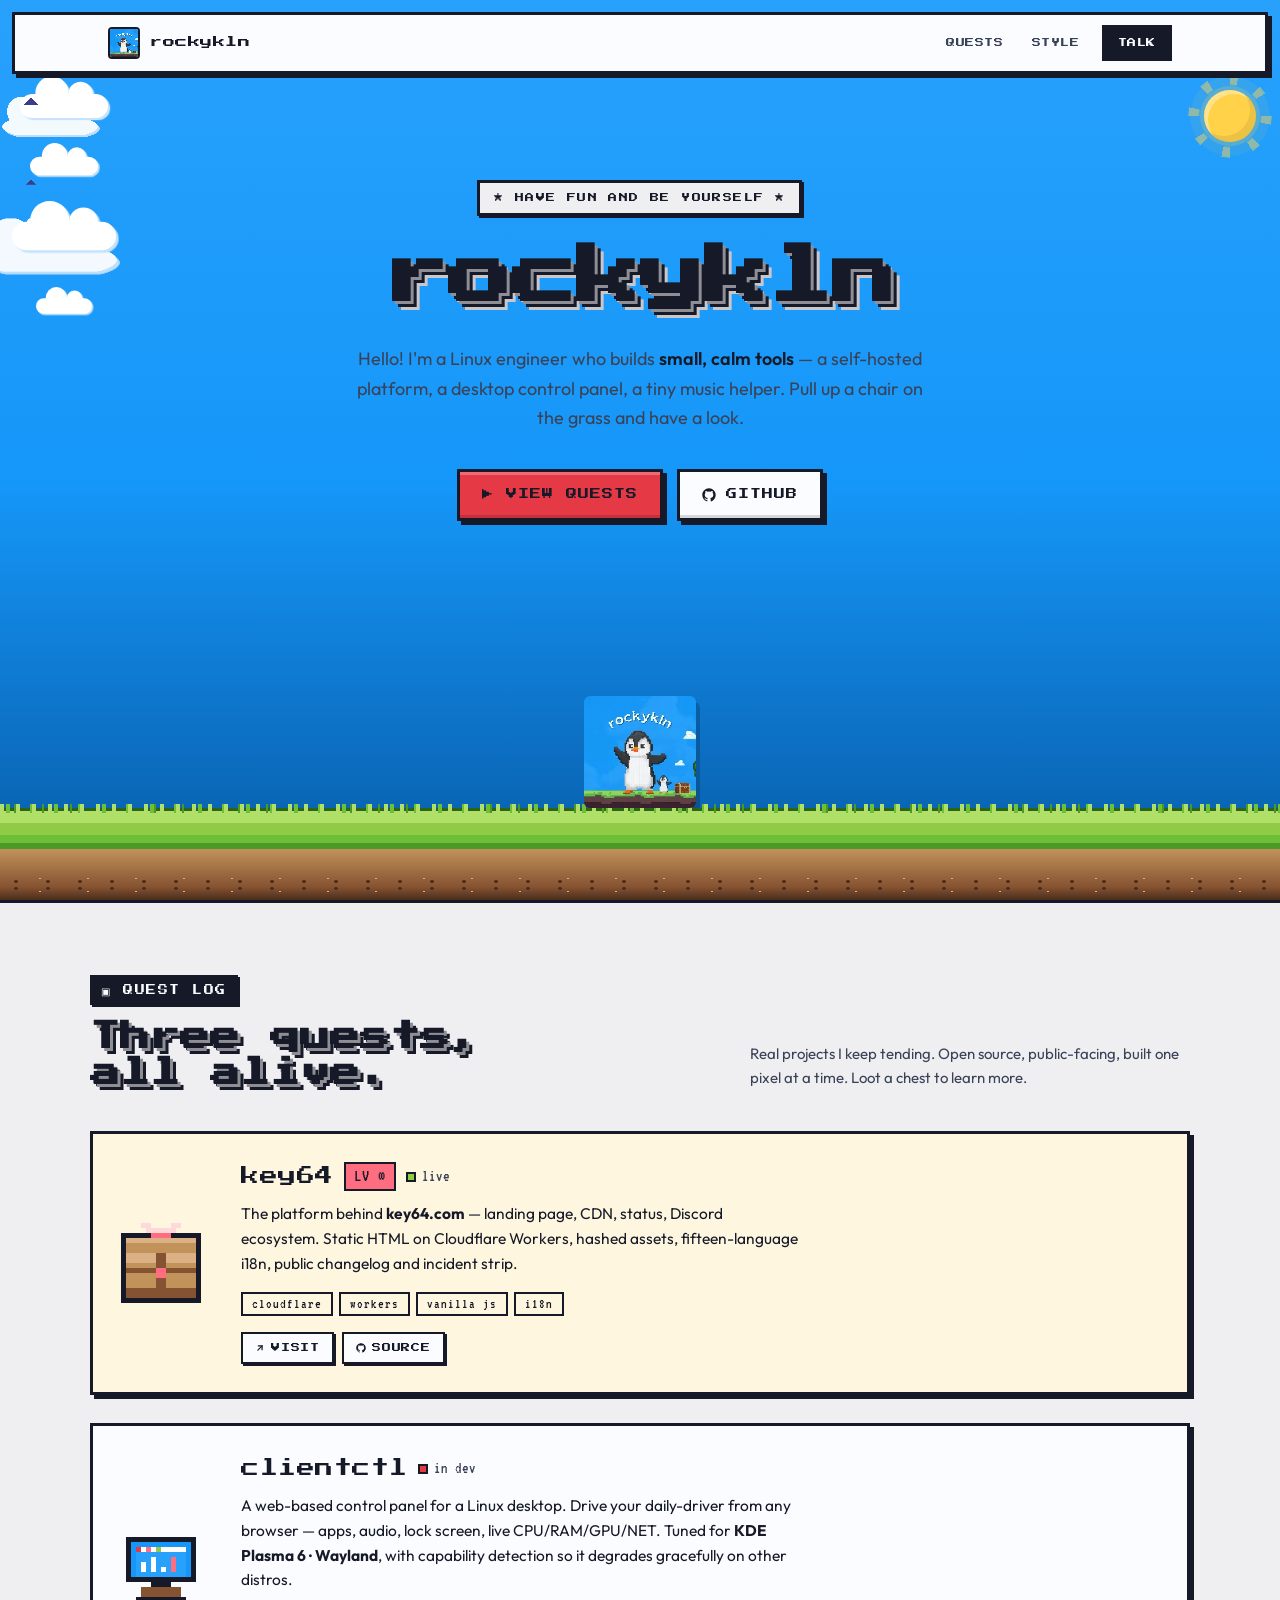
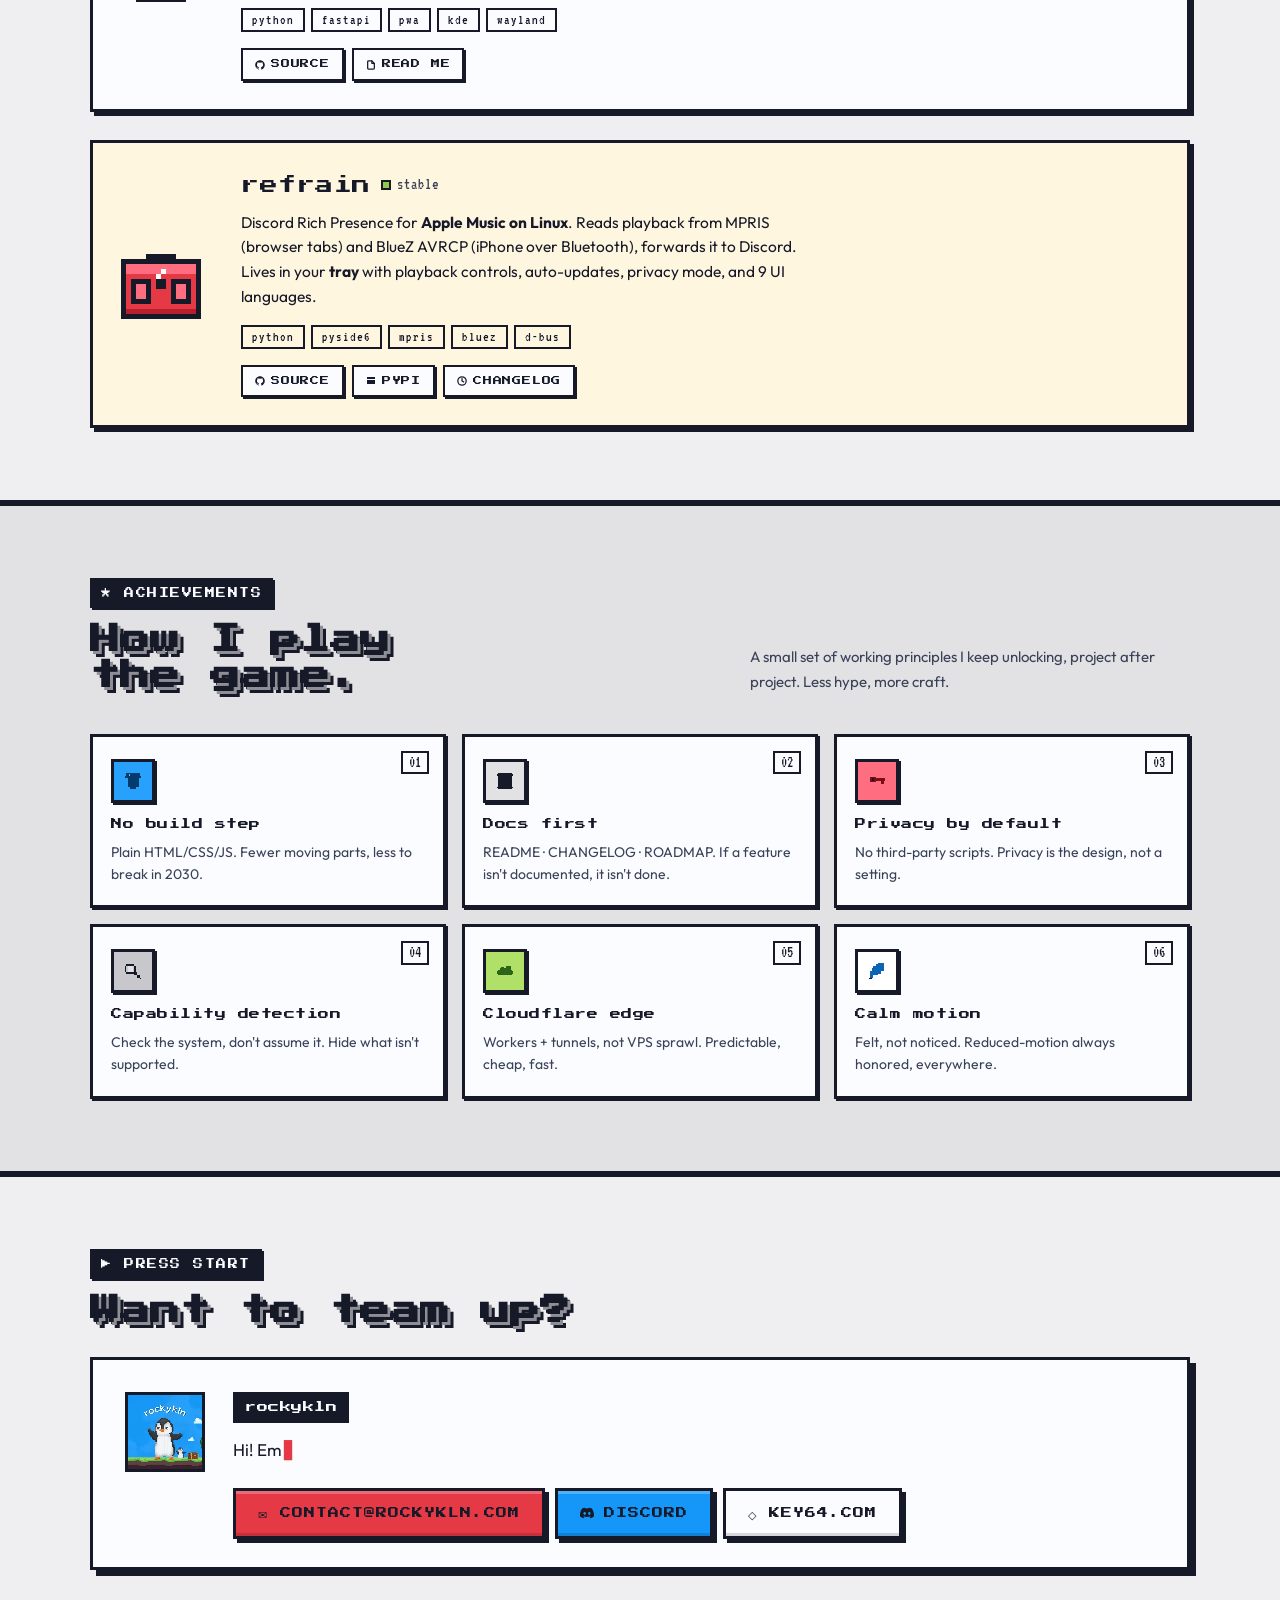
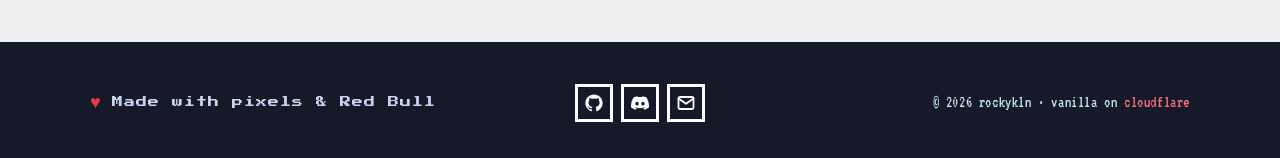
==== commit 024eedd9: "chore: initial public release v1.0.0 "Title screen" — pixel-art platformer portfolio for rockykln, s" ====
--- a/index.html
+++ b/index.html
@@ -12,9 +12,9 @@
   <meta name="description" content="Pixel-art portfolio of rockykln — Linux engineer from Germany. Three projects: key64 (self-hosted platform on Cloudflare), clientctl (web control panel for KDE Plasma 6 / Wayland), refrain (Discord Rich Presence for Apple Music on Linux).">
   <meta name="keywords" content="rockykln, linux engineer, kde plasma 6, wayland, cloudflare workers, fastapi, python, discord rpc, apple music linux, mpris, bluez, pixel art portfolio, self-hosted">
   <meta name="author" content="rockykln">
-  <link rel="canonical" href="https://rockykln.com/">
-  <link rel="alternate" hreflang="en" href="https://rockykln.com/">
-  <link rel="alternate" hreflang="x-default" href="https://rockykln.com/">
+  <link rel="canonical" href="https://rockykln.de/">
+  <link rel="alternate" hreflang="en" href="https://rockykln.de/">
+  <link rel="alternate" hreflang="x-default" href="https://rockykln.de/">
 
   <!-- ── Robots ──────────────────────────────────────────────── -->
   <meta name="robots" content="index, follow, max-image-preview:large, max-snippet:-1, max-video-preview:-1">
@@ -48,10 +48,10 @@
   <meta property="og:site_name"        content="rockykln">
   <meta property="og:title"            content="rockykln · Have fun and be yourself">
   <meta property="og:description"      content="Linux engineer building small, calm tools. Three quests: key64 (self-hosted platform on Cloudflare), clientctl (web control panel for KDE Plasma 6), refrain (Discord Rich Presence for Apple Music on Linux).">
-  <meta property="og:url"              content="https://rockykln.com/">
+  <meta property="og:url"              content="https://rockykln.de/">
   <meta property="og:locale"           content="en_US">
-  <meta property="og:image"            content="https://rockykln.com/icons/banner-og.jpg">
-  <meta property="og:image:secure_url" content="https://rockykln.com/icons/banner-og.jpg">
+  <meta property="og:image"            content="https://rockykln.de/icons/banner-og.jpg">
+  <meta property="og:image:secure_url" content="https://rockykln.de/icons/banner-og.jpg">
   <meta property="og:image:type"       content="image/jpeg">
   <meta property="og:image:width"      content="1200">
   <meta property="og:image:height"     content="630">
@@ -62,7 +62,7 @@
   <meta name="twitter:card"        content="summary_large_image">
   <meta name="twitter:title"       content="rockykln · Have fun and be yourself">
   <meta name="twitter:description" content="Linux engineer building small, calm tools. Three quests: key64, clientctl, refrain.">
-  <meta name="twitter:image"       content="https://rockykln.com/icons/banner-og.jpg">
+  <meta name="twitter:image"       content="https://rockykln.de/icons/banner-og.jpg">
   <meta name="twitter:image:alt"   content="Pixel-art landscape with the rockykln penguin standing on grass.">
 
   <!-- ── Network hints ───────────────────────────────────────── -->
@@ -87,13 +87,13 @@
   {
     "@context": "https://schema.org",
     "@type": "WebSite",
-    "@id": "https://rockykln.com/#website",
-    "url": "https://rockykln.com/",
+    "@id": "https://rockykln.de/#website",
+    "url": "https://rockykln.de/",
     "name": "rockykln",
     "description": "Pixel-art portfolio of rockykln — Linux engineer from Germany.",
     "inLanguage": "en",
-    "publisher": { "@id": "https://rockykln.com/#person" },
-    "copyrightHolder": { "@id": "https://rockykln.com/#person" },
+    "publisher": { "@id": "https://rockykln.de/#person" },
+    "copyrightHolder": { "@id": "https://rockykln.de/#person" },
     "copyrightYear": 2026
   }
   </script>
@@ -102,11 +102,11 @@
   {
     "@context": "https://schema.org",
     "@type": "Person",
-    "@id": "https://rockykln.com/#person",
+    "@id": "https://rockykln.de/#person",
     "name": "rockykln",
     "alternateName": "Rockykln",
-    "url": "https://rockykln.com",
-    "image": "https://rockykln.com/icons/icon-512.png",
+    "url": "https://rockykln.de",
+    "image": "https://rockykln.de/icons/icon-512.png",
     "description": "Linux engineer building small, calm tools — self-hosted platforms, desktop utilities, and the infrastructure behind them.",
     "jobTitle": "Linux Engineer",
     "knowsAbout": [
